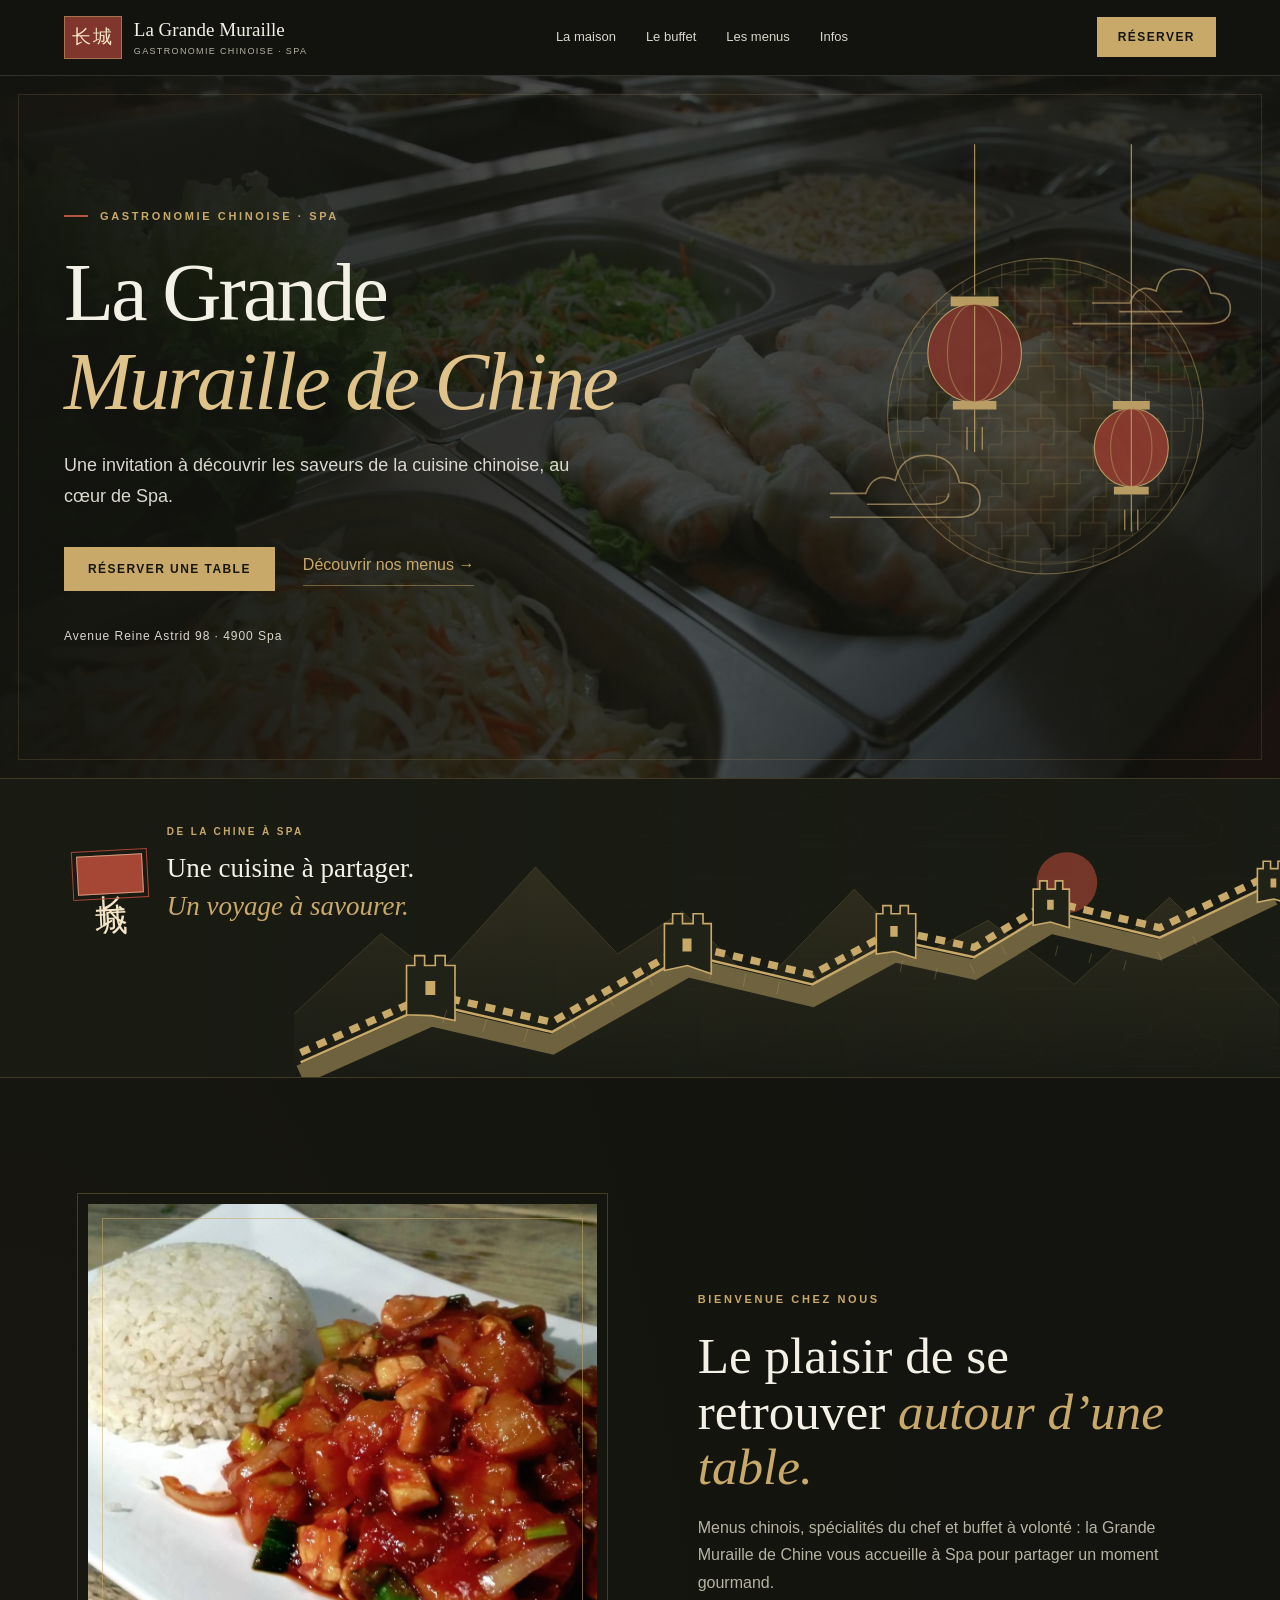
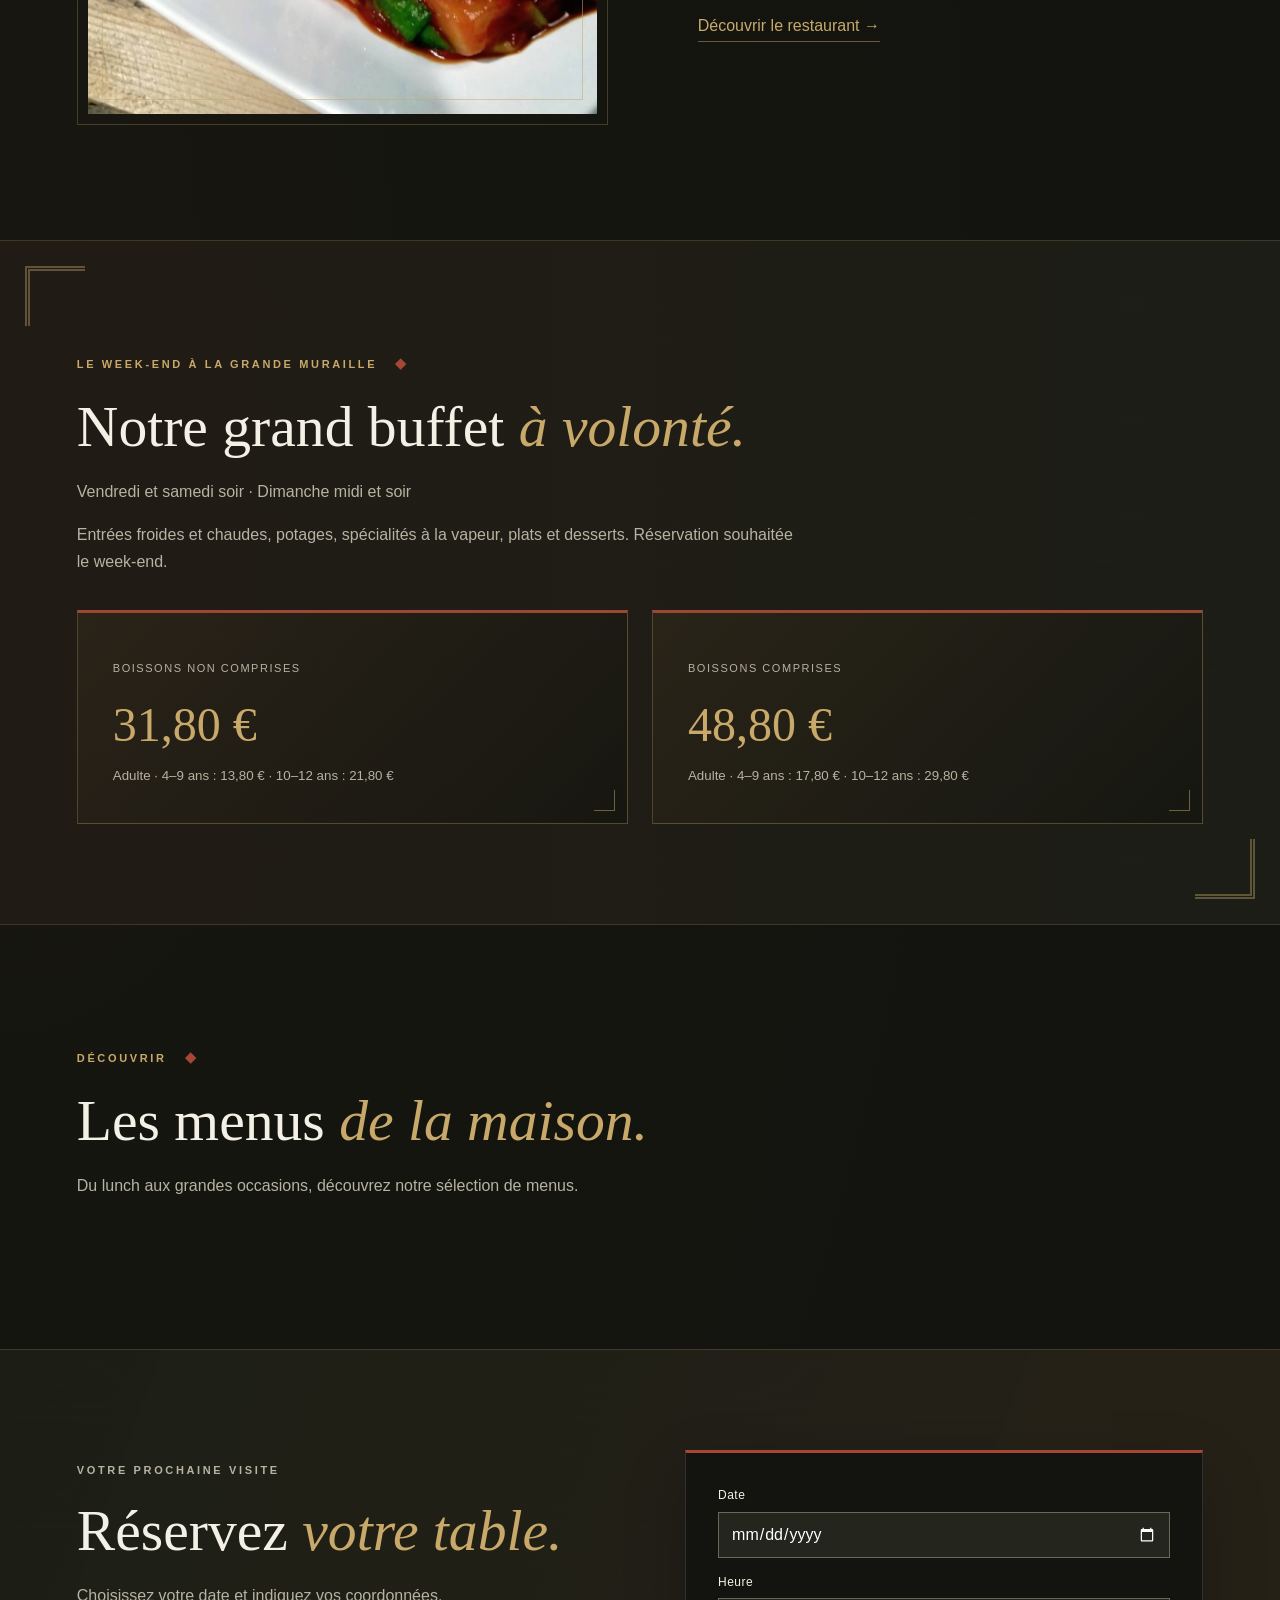
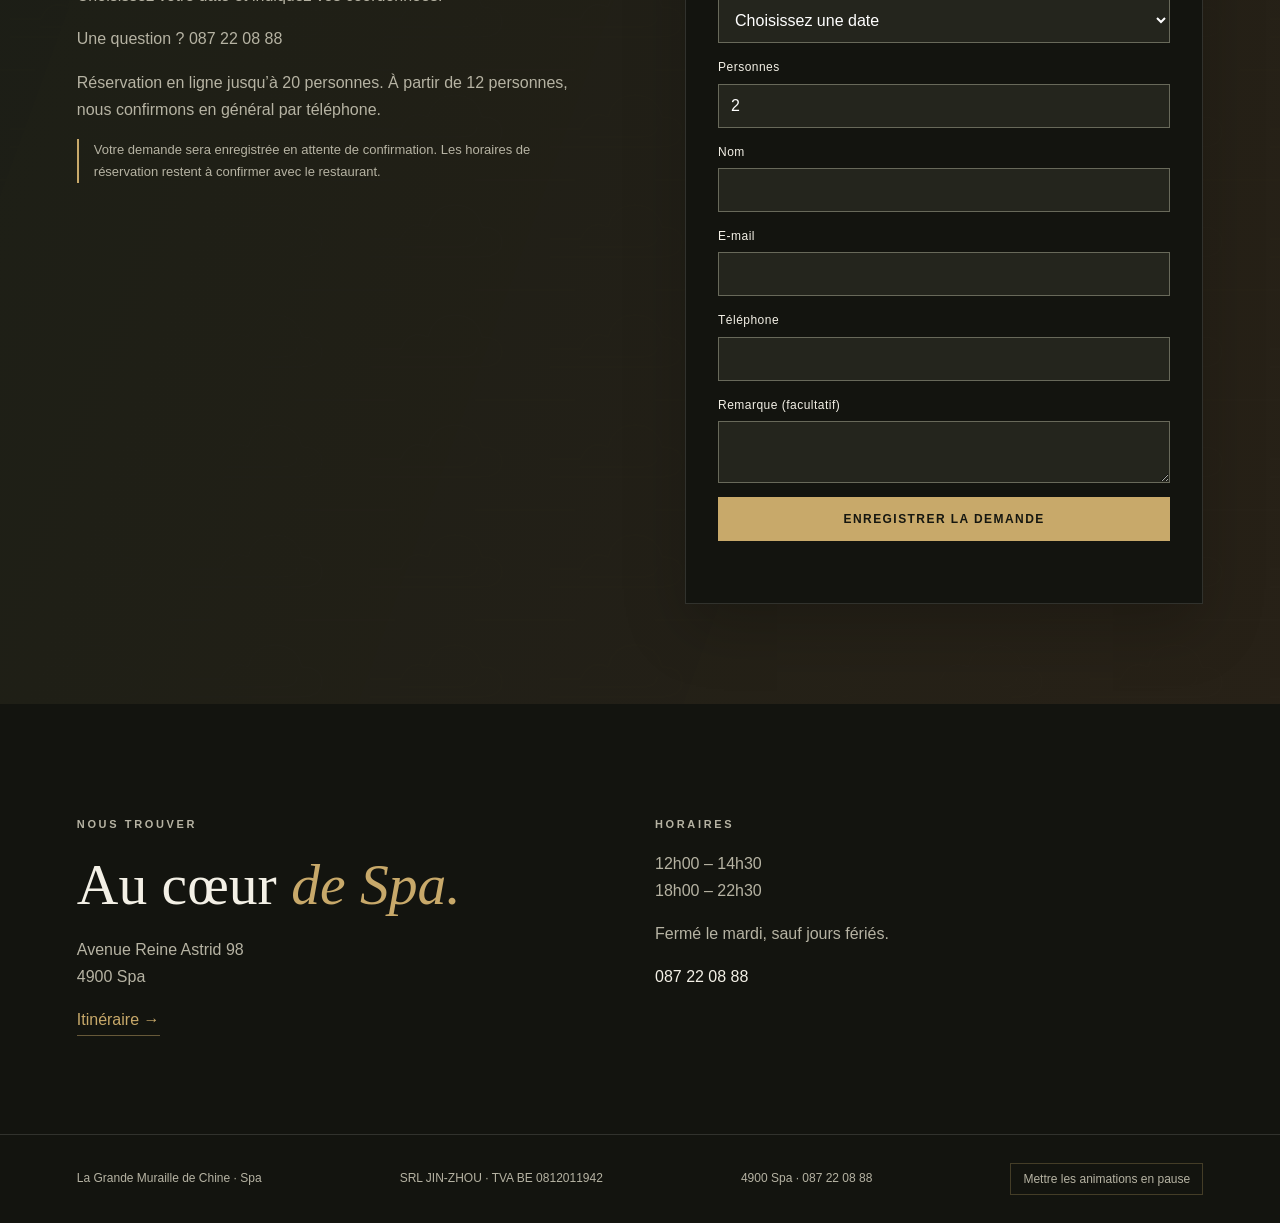
==== index.html @ 117e611c "Add the Grande Muraille Spa reservation site at the repository root. Co-authored-by: wokdasie-dot <w" ====
<!doctype html><html lang="fr"><head><meta charset="utf-8"><meta name="viewport" content="width=device-width,initial-scale=1"><meta name="robots" content="noindex,nofollow"><title>La Grande Muraille de Chine · Spa</title><link rel="stylesheet" href="/style.css"></head><body>
<header class="nav"><a class="brand" href="#accueil"><span class="brand-seal" lang="zh" aria-label="Grande Muraille">长城</span><b>La Grande Muraille <small>GASTRONOMIE CHINOISE · SPA</small></b></a><nav><a href="#maison">La maison</a><a href="#buffet">Le buffet</a><a href="#carte">Les menus</a><a href="#infos">Infos</a></nav><a class="btn small" href="#reservation">Réserver</a></header>
<main><section class="hero" id="accueil"><div class="asian-art" aria-hidden="true">
  <svg viewBox="0 0 400 520" xmlns="http://www.w3.org/2000/svg">
    <defs><pattern id="lattice" width="48" height="48" patternUnits="userSpaceOnUse"><path d="M0 24h12V12h24v24H24v12M48 24H36M24 0v12M0 0h48v48H0Z" fill="none" stroke="#c8a96a" stroke-width="1"/></pattern><radialGradient id="moon-glow"><stop stop-color="#d3b572" stop-opacity=".18"/><stop offset="1" stop-color="#d3b572" stop-opacity="0"/></radialGradient></defs>
    <circle cx="220" cy="250" r="178" fill="url(#moon-glow)"/>
    <circle cx="220" cy="250" r="145" fill="url(#lattice)" opacity=".22"/>
    <circle cx="220" cy="250" r="145" fill="none" stroke="#c8a96a" stroke-opacity=".5"/>
    <circle cx="220" cy="250" r="136" fill="none" stroke="#c8a96a" stroke-opacity=".25"/>
    <g class="cloud-drift" stroke="#d5b77d" fill="none" stroke-width="1.5" opacity=".65"><path d="M22 343h116q22 0 22-16t-19-16q-5-25-30-25-24 0-29 23-20-9-27 12H22m34 10h60q15 0 15-10M245 165h124q21 0 21-14t-18-14q-5-22-26-22-20 0-24 20-18-8-24 11h-35m25 8h58"/></g>
    <g class="lantern lantern-one">
      <path d="M155 0v139" stroke="#c8a96a"/>
      <path d="M133 140h44v9h-44zM135 236h40v8h-40z" fill="#c8a96a"/>
      <ellipse cx="155" cy="192" rx="43" ry="45" fill="#80362c" stroke="#c8a96a"/>
      <ellipse cx="155" cy="192" rx="25" ry="45" fill="none" stroke="#c8a96a" stroke-opacity=".55"/>
      <path d="M155 149v87m0 8v39m-7-23v21m14-21v21" stroke="#c8a96a"/>
    </g>
    <g class="lantern lantern-two">
      <path d="M299 0v236" stroke="#c8a96a"/>
      <path d="M282 236h34v8h-34zM283 315h32v7h-32z" fill="#c8a96a"/>
      <ellipse cx="299" cy="279" rx="34" ry="36" fill="#923e30" stroke="#c8a96a"/>
      <ellipse cx="299" cy="279" rx="19" ry="36" fill="none" stroke="#c8a96a" stroke-opacity=".55"/>
      <path d="M299 243v72m0 7v34m-6-20v19m12-19v19" stroke="#c8a96a"/>
    </g>
  </svg>
</div>
<div class="hero-content"><p class="kicker">GASTRONOMIE CHINOISE · SPA</p><h1>La Grande<br><em>Muraille de Chine</em></h1><p>Une invitation à découvrir les saveurs de la cuisine chinoise, au cœur de Spa.</p><div class="actions"><a class="btn" href="#reservation">Réserver une table</a><a class="link" href="#carte">Découvrir nos menus →</a></div><p class="hero-note">Avenue Reine Astrid 98 · 4900 Spa</p></div></section>
<section class="wall-signature" aria-label="La Grande Muraille, notre inspiration">
  <div class="wall-heading"><span class="chinese-seal" lang="zh" aria-label="Grande Muraille">长城</span><div><p class="kicker">DE LA CHINE À SPA</p><p class="wall-motto">Une cuisine à partager.<br><em>Un voyage à savourer.</em></p></div></div>
  <svg class="great-wall" viewBox="0 0 1200 300" xmlns="http://www.w3.org/2000/svg" role="img" aria-label="Illustration dorée de la Grande Muraille de Chine serpentant entre les montagnes">
    <defs><linearGradient id="mountainFade" x1="0" y1="0" x2="0" y2="1"><stop stop-color="#c8a96a" stop-opacity=".13"/><stop offset="1" stop-color="#c8a96a" stop-opacity="0"/></linearGradient></defs>
    <circle cx="941" cy="64" r="37" fill="#a64635" opacity=".65"/>
    <path d="M0 224 106 126 173 178 294 45 394 151 473 99 566 192 682 72 763 154 845 110 950 188 1066 82 1200 214V300H0Z" fill="url(#mountainFade)"/>
    <path d="m0 224 106-98 67 52L294 45l100 106 79-52 93 93L682 72l81 82 82-44 105 78 116-106 134 132" fill="none" stroke="#c8a96a" stroke-opacity=".22"/>
    <path d="M8 298 167 227 314 261 479 167 631 203 731 149 828 170 921 114 1054 146 1192 80" fill="none" stroke="#6f623e" stroke-width="24"/>
    <path d="M8 283 167 212 314 246 479 152 631 188 731 134 828 155 921 99 1054 131 1192 65" fill="none" stroke="#c8a96a" stroke-width="3"/>
    <path d="M8 271 167 200 314 234 479 140 631 176 731 122 828 143 921 87 1054 119 1192 53" fill="none" stroke="#c8a96a" stroke-width="9" stroke-dasharray="12 10"/>
    <g fill="#202117" stroke="#c8a96a" stroke-width="2">
      <path d="M137 225v-60h10v-12h12v12h13v-12h12v12h12v67l-29-6Z"/><path d="M451 171v-57h10v-12h12v12h13v-12h12v12h10v61l-29-10Z"/>
      <path d="M709 151v-49h8V92h10v10h11V92h10v10h9v54l-26-8Z"/><path d="M900 116V72h8V62h9v10h10V62h9v10h8v47l-23-7Z"/>
      <path d="M1173 88V47h7v-9h9v9h9v-9h9v9h8v44l-22-7Z"/>
    </g>
    <g fill="#c8a96a"><path d="M160 184h12v17h-12zM473 132h11v16h-11zM726 117h9v13h-9zM917 85h8v12h-8zM1189 59h7v11h-7z"/></g>
    <g stroke="#c8a96a" stroke-opacity=".35"><path d="m181 235 5-16m44 27 5-16m45 28 5-16m57-1-7-14m54-12-7-14m55-12-7-14m79-9-3 16m44-7-3 16m44-7-3 16m50-13-6-14m52-10-6-14m63 10-3 14m45-5-3 14m49-7-6-12m44-11-6-12m69 1-3 12m44-3-3 12m45-3-3 12m47-11-5-11m47-9-5-11"/></g>
  </svg>
</section>
<section class="story wrap" id="maison"><div class="story-img"><img src="/bord-babi-pangang-2000x1125.jpg" alt="Plat chinois" loading="lazy"></div><div><p class="kicker">BIENVENUE CHEZ NOUS</p><h2>Le plaisir de se retrouver <em>autour d’une table.</em></h2><p>Menus chinois, spécialités du chef et buffet à volonté : la Grande Muraille de Chine vous accueille à Spa pour partager un moment gourmand.</p><a class="link" href="#buffet">Découvrir le restaurant →</a></div></section>
<section id="buffet" class="buffet"><div class="wrap"><p class="kicker">LE WEEK-END À LA GRANDE MURAILLE</p><h2>Notre grand buffet <em>à volonté.</em></h2><p>Vendredi et samedi soir · Dimanche midi et soir</p><p>Entrées froides et chaudes, potages, spécialités à la vapeur, plats et desserts. Réservation souhaitée le week-end.</p><div class="prices"><article><p>BOISSONS NON COMPRISES</p><strong>31,80 €</strong><small>Adulte · 4–9 ans : 13,80 € · 10–12 ans : 21,80 €</small></article><article><p>BOISSONS COMPRISES</p><strong>48,80 €</strong><small>Adulte · 4–9 ans : 17,80 € · 10–12 ans : 29,80 €</small></article></div></div></section>
<section class="wrap menus" id="carte"><p class="kicker">DÉCOUVRIR</p><h2>Les menus <em>de la maison.</em></h2><p>Du lunch aux grandes occasions, découvrez notre sélection de menus.</p><div id="menus" class="menu-grid"></div></section>
<section class="reservation" id="reservation"><div class="wrap reservation-grid"><div><p class="kicker">VOTRE PROCHAINE VISITE</p><h2>Réservez <em>votre table.</em></h2><p>Choisissez votre date et indiquez vos coordonnées.</p><p>Une question ? <a href="tel:+3287220888">087 22 08 88</a></p><p>Réservation en ligne jusqu’à 20 personnes. À partir de 12 personnes, nous confirmons en général par téléphone.</p><p class="notice">Votre demande sera enregistrée en attente de confirmation. Les horaires de réservation restent à confirmer avec le restaurant.</p></div><form id="booking"><label>Date<input name="date" type="date" required></label><label>Heure<select name="time" required><option value="">Choisissez une date</option></select></label><label>Personnes<input name="guests" type="number" min="1" max="20" value="2" required></label><label>Nom<input name="name" maxlength="100" required autocomplete="name"></label><label>E-mail<input name="email" type="email" maxlength="200" required autocomplete="email"></label><label>Téléphone<input name="phone" type="tel" maxlength="30" required autocomplete="tel"></label><label>Remarque (facultatif)<textarea name="note" maxlength="1000" rows="2"></textarea></label><label aria-hidden="true" style="position:absolute;left:-10000px;top:auto;width:1px;height:1px;overflow:hidden">Ne pas remplir<input name="website" type="text" tabindex="-1" autocomplete="off"></label><button class="btn" type="submit">Enregistrer la demande</button><p id="result" role="status"></p></form></div></section>
<section class="wrap infos" id="infos"><div><p class="kicker">NOUS TROUVER</p><h2>Au cœur <em>de Spa.</em></h2><p>Avenue Reine Astrid 98<br>4900 Spa</p><a class="link" target="_blank" rel="noopener" href="https://www.google.com/maps/search/?api=1&query=Avenue+Reine+Astrid+98+4900+Spa">Itinéraire →</a></div><div><p class="kicker">HORAIRES</p><p>12h00 – 14h30<br>18h00 – 22h30</p><p>Fermé le mardi, sauf jours fériés.</p><a href="tel:+3287220888">087 22 08 88</a></div></section></main><footer><span>La Grande Muraille de Chine · Spa</span><span>SRL JIN-ZHOU · TVA BE 0812011942</span><span>4900 Spa · 087 22 08 88</span><button type="button" id="motion-toggle" aria-pressed="false" hidden>Mettre les animations en pause</button></footer><script src="/app.js"></script></body></html>
---- style.css ----
:root{color-scheme:dark;--bg:#13140f;--surface:#1c1e16;--ink:#f3f0e6;--muted:#b6b3a3;--gold:#c8a96a}*{box-sizing:border-box}html{scroll-behavior:smooth}body{margin:0;background:var(--bg);color:var(--ink);font-family:Arial,sans-serif;line-height:1.7}a{color:inherit;text-decoration:none}a:hover{color:var(--gold)}.testbar{background:#7f4927;text-align:center;font-size:12px;padding:6px;color:#fff}.nav{position:sticky;z-index:5;top:0;display:flex;align-items:center;justify-content:space-between;padding:16px 5%;background:rgba(19,20,15,.96);border-bottom:1px solid #ffffff20}.brand{display:flex;align-items:center;gap:12px;line-height:1.2}.brand span{border:1px solid var(--gold);color:var(--gold);padding:6px 11px;font-size:23px}.brand b{font:19px Georgia,serif}.brand small{display:block;font:9px Arial;letter-spacing:.15em;color:var(--muted);margin-top:5px}.nav nav{display:flex;gap:30px;font-size:13px;color:#d9d6cb}.btn{display:inline-block;background:var(--gold);color:#161710;border:1px solid var(--gold);padding:14px 23px;font:600 12px Arial;text-transform:uppercase;letter-spacing:.12em;cursor:pointer}.btn:hover{background:#e1c68a;color:#13140f}.btn.small{padding:12px 20px}.hero{min-height:680px;height:78vh;display:flex;align-items:center;background:linear-gradient(90deg,rgba(19,20,15,.96),rgba(19,20,15,.62) 55%,rgba(19,20,15,.3)),url('/dsc-0140-copier-1344x900.jpg') center/cover}.hero-content{width:min(1200px,90%);margin:auto}.kicker{font-size:11px;letter-spacing:.24em;color:var(--gold);font-weight:bold}.hero h1,h2{font-family:Georgia,serif;font-weight:400;line-height:1.08}.hero h1{font-size:clamp(48px,7vw,94px);margin:24px 0}.hero h1 em,h2 em{font-weight:400;color:var(--gold)}.hero-content>p:not(.kicker){max-width:560px;color:#dad7cd;font-size:18px}.actions{display:flex;align-items:center;gap:28px;margin:35px 0}.link{color:var(--gold);border-bottom:1px solid #c8a96a77;padding-bottom:7px}.hero-note{font-size:12px!important;letter-spacing:.08em}.wrap{width:min(1180px,88%);margin:auto}.story{display:grid;grid-template-columns:1.05fr 1fr;gap:9%;align-items:center;padding:115px 0}.story-img img{width:100%;height:510px;object-fit:cover}.story h2,h2{font-size:clamp(36px,4.5vw,62px);margin:20px 0}.story p:not(.kicker),.buffet p:not(.kicker),.menus>p:not(.kicker),.reservation p,.infos p{color:var(--muted)}.buffet{background:var(--surface);padding:100px 0}.buffet .wrap>p{max-width:720px}.prices{display:grid;grid-template-columns:1fr 1fr;gap:16px;margin-top:35px}.prices article{padding:25px;border:1px solid #ffffff26}.prices article p{font-size:11px;letter-spacing:.14em}.prices strong{display:block;color:var(--gold);font:36px Georgia}.prices small{color:var(--muted)}.menus{padding:110px 0}.menu-grid{display:grid;grid-template-columns:1fr 1fr;gap:0 40px;margin-top:40px}.menu-item{border-top:1px solid #ffffff26;padding:22px 0}.menu-item summary{cursor:pointer;display:flex;justify-content:space-between;gap:15px;font:22px Georgia}.menu-item summary span{color:var(--gold);white-space:nowrap}.menu-item p{white-space:pre-line;color:var(--muted);font-size:14px;margin:16px 0}.reservation{background:#202117;padding:100px 0}.reservation-grid{display:grid;grid-template-columns:1fr 1fr;gap:8%}.notice{border-left:2px solid var(--gold);padding-left:15px;font-size:13px}form{display:grid;gap:14px;background:#13140f;padding:32px;border:1px solid #ffffff20}label{font-size:12px;letter-spacing:.04em}input,select,textarea{display:block;width:100%;padding:12px;margin-top:6px;background:#24251d;border:1px solid #68695a;color:white;font:16px Arial}textarea{resize:vertical}#result{margin:0;min-height:1em;color:var(--gold)}.infos{display:grid;grid-template-columns:1fr 1fr;gap:30px;padding:100px 0}footer{border-top:1px solid #ffffff20;padding:28px 6%;display:flex;justify-content:space-between;color:var(--muted);font-size:12px}@media(max-width:700px){.nav nav{display:none}.brand b{font-size:16px}.hero{min-height:600px}.story,.reservation-grid,.infos,.menu-grid,.prices{grid-template-columns:1fr}.story{padding:70px 0;gap:30px}.story-img img{height:300px}.buffet,.menus,.reservation,.infos{padding:70px 0}.reservation-grid{gap:30px}footer{gap:15px;flex-direction:column}}
/* Signature asiatique : sceau vermillon, paysage et Grande Muraille. */
:root{--vermilion:#a64635}.brand .brand-seal{background:#80362c;border-color:#c8a96a88;color:#f3e4c2;font-family:'Microsoft YaHei','Noto Serif CJK SC',serif;font-size:19px;letter-spacing:.1em;padding:9px 7px}.wall-signature{position:relative;min-height:300px;overflow:hidden;background:#191b13;border-top:1px solid #c8a96a38;border-bottom:1px solid #c8a96a38}.wall-heading{position:relative;z-index:1;display:flex;align-items:center;gap:24px;width:min(1180px,88%);margin:44px auto 150px;pointer-events:none}.chinese-seal{writing-mode:vertical-rl;background:var(--vermilion);color:#f5e5c8;border:1px solid #cf997d;outline:1px solid #a64635;outline-offset:4px;font:32px 'Microsoft YaHei',serif;letter-spacing:9px;padding:13px 10px 6px;transform:rotate(-3deg)}.wall-heading .kicker{font-size:10px;margin:0 0 10px}.wall-motto{margin:0;font:27px/1.4 Georgia,serif}.wall-motto em{color:var(--gold)}.great-wall{position:absolute;right:0;bottom:0;width:min(100%,1200px);height:auto;pointer-events:none}.buffet{position:relative;background:radial-gradient(ellipse at right top,#a6463512,transparent 60%),var(--surface)}.buffet:before,.buffet:after{content:'';position:absolute;width:55px;height:55px;pointer-events:none;border-color:#c8a96a65;border-style:double}.buffet:before{left:25px;top:25px;border-width:5px 0 0 5px}.buffet:after{right:25px;bottom:25px;border-width:0 5px 5px 0}.prices article{border-top:2px solid #a64635}.story-img{position:relative}.story-img:after{content:'';position:absolute;inset:14px;border:1px solid #c8a96a88;pointer-events:none}.hero .kicker:before{content:'';display:inline-block;width:24px;height:2px;background:#b45442;margin:0 12px 3px 0}section[id]{scroll-margin-top:100px}@media(min-width:1000px){.great-wall{width:77%}.wall-heading{margin-bottom:105px}}@media(max-width:700px){.wall-signature{min-height:290px}.wall-heading{margin-top:35px;margin-bottom:145px;gap:20px}.wall-motto{font-size:23px}.great-wall{width:900px;max-width:none;right:-210px}.chinese-seal{font-size:26px}.buffet:before{left:14px;top:14px}.buffet:after{right:14px;bottom:14px}.brand .brand-seal{font-size:16px;padding:9px 5px}}
/* Direction artistique : lanternes, treillis chinois et nuages stylisés. */
:root{--cloud-pattern:url("data:image/svg+xml,%3Csvg xmlns='http://www.w3.org/2000/svg' width='180' height='110' viewBox='0 0 180 110'%3E%3Cg fill='none' stroke='%23c8a96a' stroke-opacity='.085'%3E%3Cpath d='M10 67h110q22 0 22-15t-20-15q-5-22-27-22-22 0-27 22-19-8-27 12H10m30 8h61q16 0 16-10M115 100h65M0 100h35'/%3E%3C/g%3E%3C/svg%3E")}
body{background-image:radial-gradient(ellipse at 0 42%,#54352512,transparent 55%)}.nav{backdrop-filter:blur(14px)}.hero{position:relative;isolation:isolate;overflow:hidden;background:linear-gradient(90deg,#13140ff2 0%,#13140fb8 52%,#13140fd4 100%),url('/dsc-0140-copier-1344x900.jpg') center/cover}.hero:after{content:'';position:absolute;inset:18px;border:1px solid #c8a96a28;z-index:-1;pointer-events:none}.hero-content{position:relative;z-index:1}.hero h1{font-size:clamp(46px,6.4vw,88px);letter-spacing:-.035em;max-width:780px}.hero h1 em{color:#e0c38a}.hero-content>p:not(.kicker){max-width:550px}.asian-art{position:absolute;right:3%;top:0;width:34%;max-width:470px;height:100%;z-index:0;pointer-events:none;opacity:.9}.asian-art svg{width:100%;height:100%;overflow:visible}.lantern{transform-box:view-box;transform-origin:155px 0}.lantern-two{transform-origin:299px 0}.wall-signature{background-image:linear-gradient(90deg,#191b13 15%,#191b13b3),var(--cloud-pattern)}.story{gap:8%}.story-img{padding:10px;border:1px solid #c8a96a45}.story-img img{display:block}.story-img:after{inset:24px}.story h2{font-size:clamp(34px,4vw,56px)}.buffet{background-image:linear-gradient(90deg,#211b15f5,#1c1e16eb),var(--cloud-pattern);border-top:1px solid #c8a96a30;border-bottom:1px solid #c8a96a30}.buffet .wrap>.kicker:after,.menus>.kicker:after{content:' ◆ ';display:inline-block;margin-left:18px;color:#a64635;font-size:14px}.prices{gap:24px}.prices article{position:relative;background:linear-gradient(135deg,#342b1c88,#13140faa);padding:35px;border:1px solid #c8a96a50;border-top:3px solid #9c4636}.prices article:after{content:'';position:absolute;right:12px;bottom:12px;width:20px;height:20px;border-right:1px solid #c8a96a80;border-bottom:1px solid #c8a96a80}.prices strong{font-size:48px;line-height:1.5}.menus .menu-item{padding:25px 10px}.menu-item summary{font-size:21px;line-height:1.4;align-items:baseline}.menu-item summary b{font-weight:400}.menu-item summary:before{content:'+';color:var(--gold);font:20px Georgia}.menu-item[open] summary:before{content:'−'}.menu-item summary b{flex:1}.menu-item[open]{background:#c8a96a08}.reservation{background-image:linear-gradient(110deg,#1c1e16f5,#282117e6),var(--cloud-pattern);border-top:1px solid #c8a96a30}.reservation form{border-top:3px solid var(--vermilion);box-shadow:0 24px 60px #0003}.btn{transition:background .25s,box-shadow .25s,transform .25s}.btn:hover{transform:translateY(-2px);box-shadow:0 8px 25px #c8a96a20}.btn:disabled{transform:none;opacity:.6;cursor:wait}a:focus-visible,button:focus-visible,summary:focus-visible{outline:2px solid #e0c38a;outline-offset:5px}input:focus,select:focus,textarea:focus{outline:1px solid var(--gold);border-color:var(--gold)}#motion-toggle{color:var(--muted);font:12px Arial;background:none;border:1px solid #c8a96a45;padding:8px 12px;cursor:pointer}footer{align-items:center;gap:20px;flex-wrap:wrap}section[id]{scroll-margin-top:110px}
@media(prefers-reduced-motion:no-preference){html:not([data-motion='off']) .lantern-one{animation:lantern-sway 7s ease-in-out infinite alternate}html:not([data-motion='off']) .lantern-two{animation:lantern-sway 9s ease-in-out -3s infinite alternate-reverse}html:not([data-motion='off']) .cloud-drift{animation:cloud-drift 12s ease-in-out infinite alternate}html:not([data-motion='off']) .hero-content{animation:soft-arrival 1.1s ease-out both}html:not([data-motion='off']) .reveal-enter{animation:soft-arrival .8s cubic-bezier(.2,.6,.2,1) both}}
@keyframes lantern-sway{from{transform:rotate(-2deg)}to{transform:rotate(2deg)}}@keyframes cloud-drift{from{transform:translateX(-6px);opacity:.45}to{transform:translateX(6px);opacity:.75}}@keyframes soft-arrival{from{opacity:.2;transform:translateY(18px)}to{opacity:1;transform:translateY(0)}}
html[data-motion='off']{scroll-behavior:auto}html[data-motion='off'] *,html[data-motion='off'] *:before,html[data-motion='off'] *:after{animation:none!important;transition:none!important}@media(prefers-reduced-motion:reduce){html{scroll-behavior:auto}*,*:before,*:after{animation:none!important;transition:none!important}}
@media(max-width:1000px){.asian-art{right:-8%;width:42%;opacity:.45}.hero h1{max-width:680px}.nav nav{gap:16px}}@media(max-width:700px){.asian-art{right:-20%;width:70%;opacity:.3;top:-40px}.hero{min-height:650px;height:auto;padding:80px 0}.hero-content{width:86%}.hero h1{font-size:clamp(42px,10vw,65px)}.hero-content>p:not(.kicker){font-size:16px}.hero:after{inset:12px}.actions{align-items:flex-start;gap:22px;flex-direction:column}.prices article{padding:26px}.prices strong{font-size:40px}.menu-item summary{font-size:19px}.brand small{font-size:8px}.nav{padding:13px 4%;gap:10px}.btn.small{padding:12px}.testbar{font-size:10px;padding:6px 12px}.wall-heading{z-index:2}.story-img{padding:7px}.reservation form{padding:24px}}
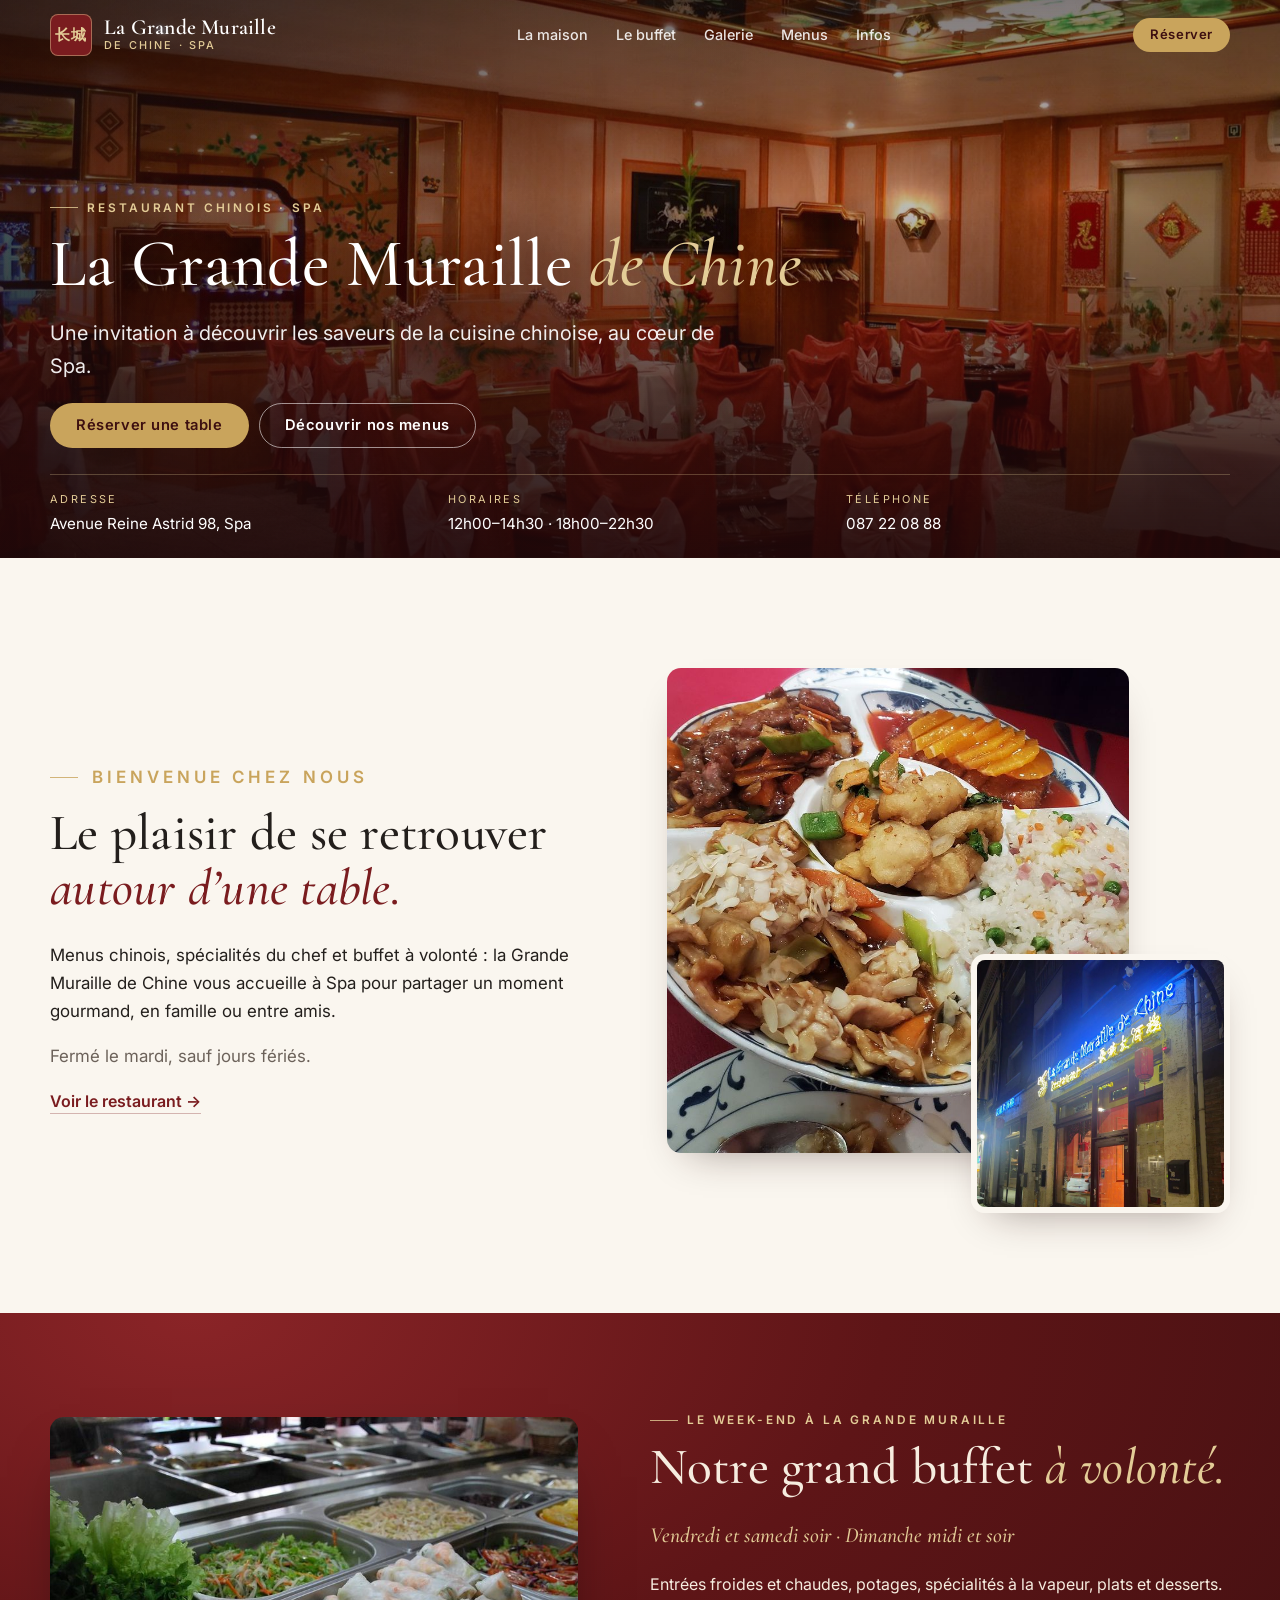
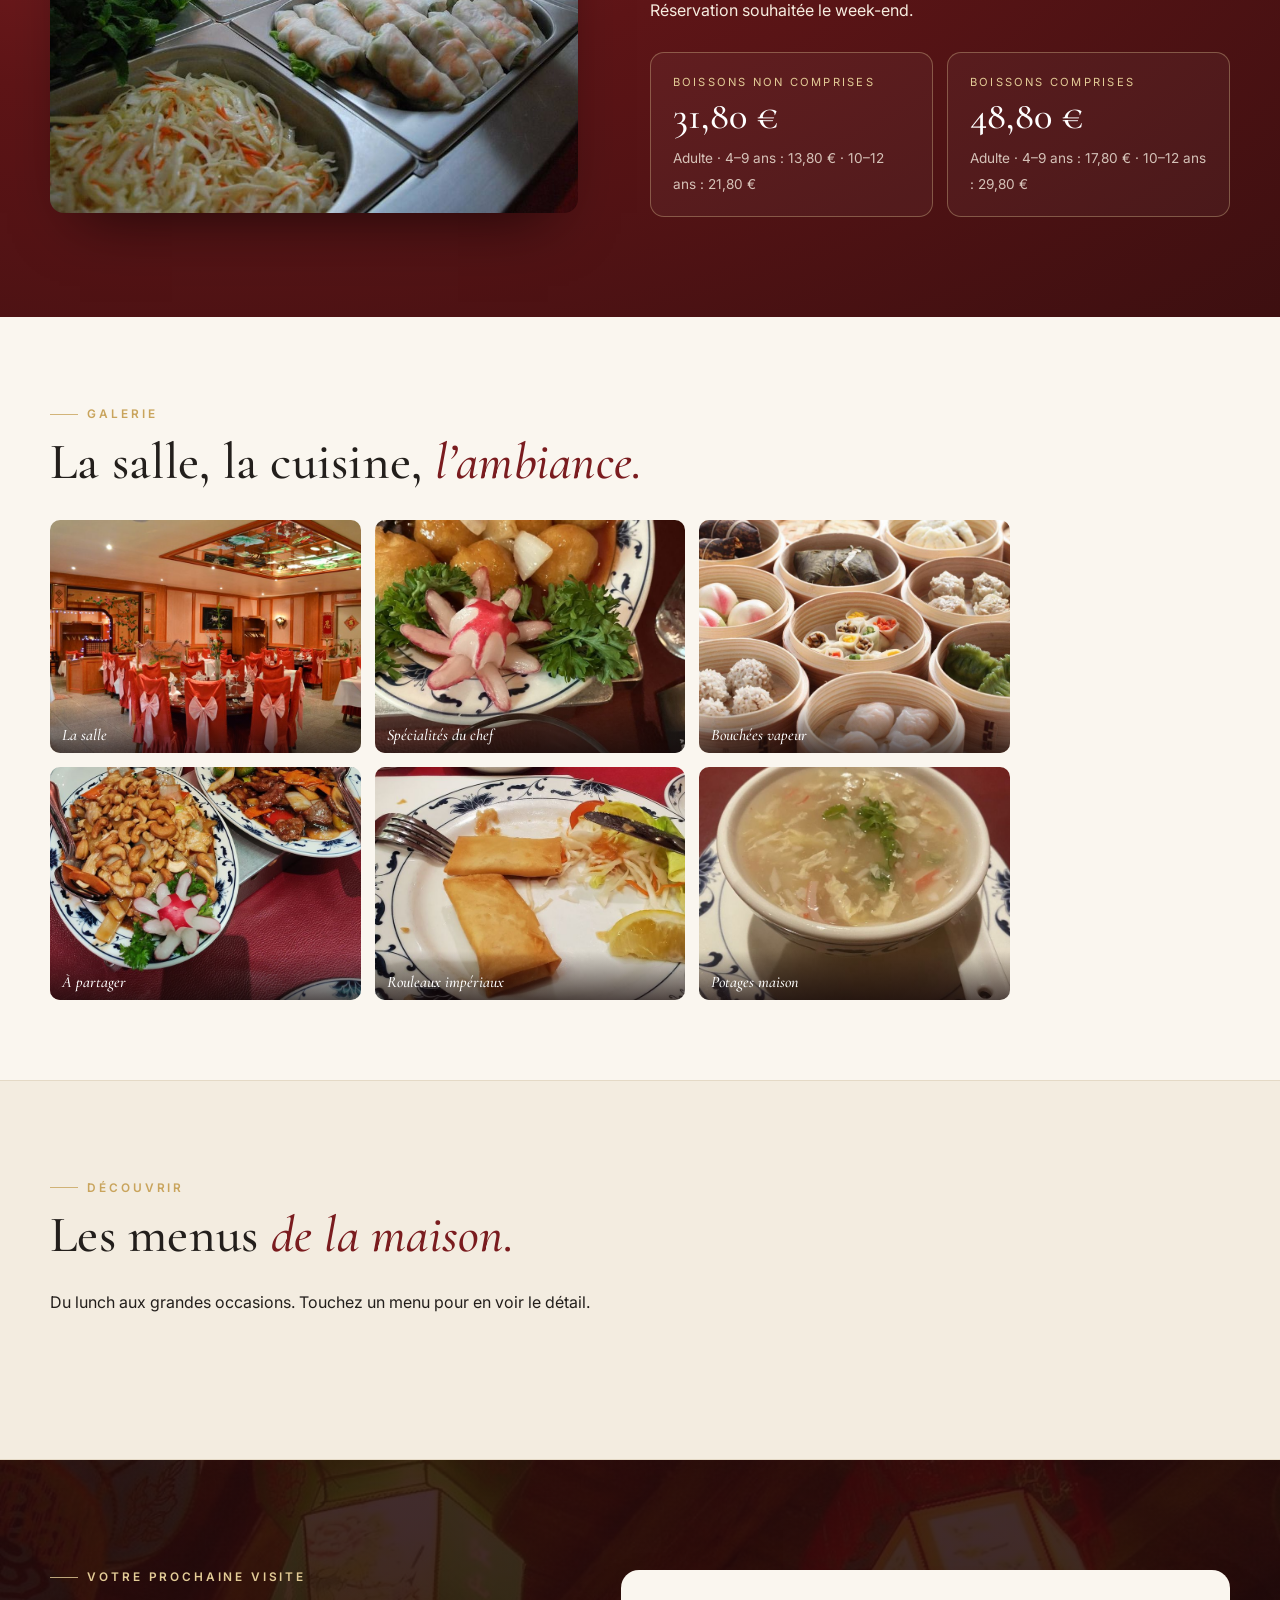
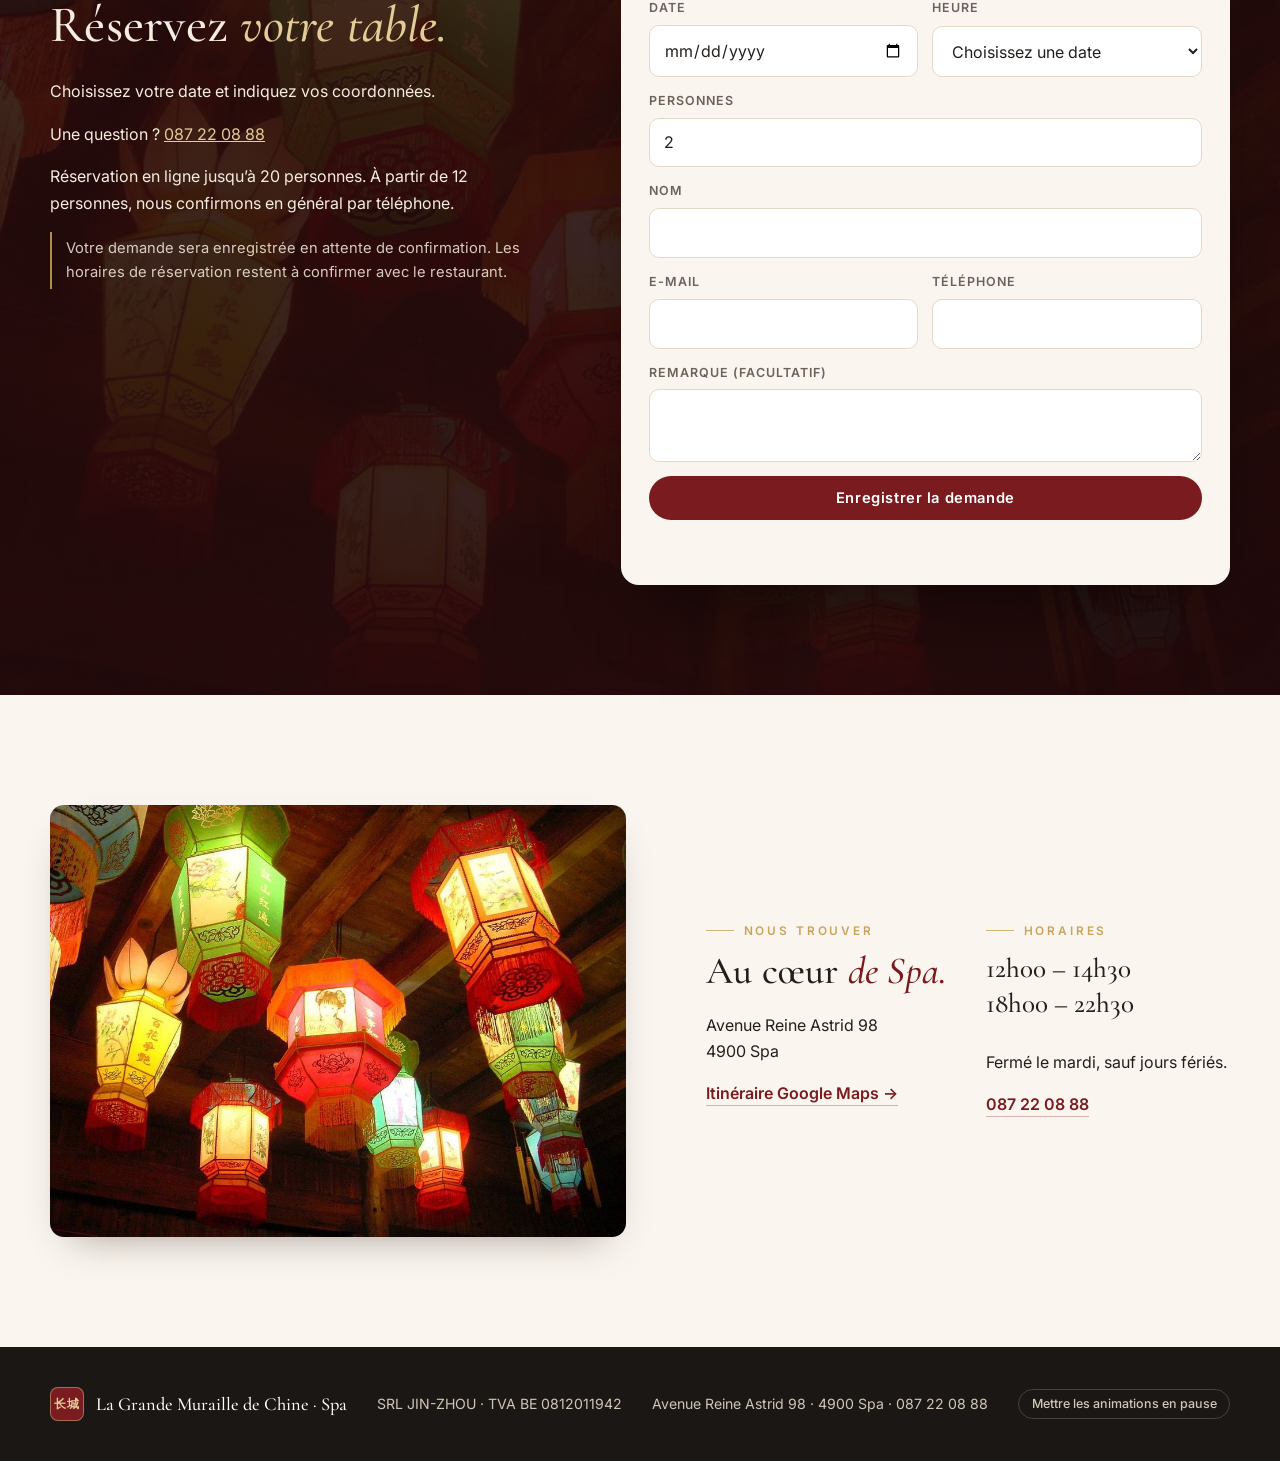
==== commit 6c454ef8: "Nouveau design + redirection https Co-authored-by: wokdasie-dot <wokdasie-dot@users.noreply.github.c" ====
--- a/index.html
+++ b/index.html
@@ -1,53 +1,162 @@
-<!doctype html><html lang="fr"><head><meta charset="utf-8"><meta name="viewport" content="width=device-width,initial-scale=1"><meta name="robots" content="noindex,nofollow"><title>La Grande Muraille de Chine · Spa</title><link rel="stylesheet" href="/style.css"></head><body>
-<header class="nav"><a class="brand" href="#accueil"><span class="brand-seal" lang="zh" aria-label="Grande Muraille">长城</span><b>La Grande Muraille <small>GASTRONOMIE CHINOISE · SPA</small></b></a><nav><a href="#maison">La maison</a><a href="#buffet">Le buffet</a><a href="#carte">Les menus</a><a href="#infos">Infos</a></nav><a class="btn small" href="#reservation">Réserver</a></header>
-<main><section class="hero" id="accueil"><div class="asian-art" aria-hidden="true">
-  <svg viewBox="0 0 400 520" xmlns="http://www.w3.org/2000/svg">
-    <defs><pattern id="lattice" width="48" height="48" patternUnits="userSpaceOnUse"><path d="M0 24h12V12h24v24H24v12M48 24H36M24 0v12M0 0h48v48H0Z" fill="none" stroke="#c8a96a" stroke-width="1"/></pattern><radialGradient id="moon-glow"><stop stop-color="#d3b572" stop-opacity=".18"/><stop offset="1" stop-color="#d3b572" stop-opacity="0"/></radialGradient></defs>
-    <circle cx="220" cy="250" r="178" fill="url(#moon-glow)"/>
-    <circle cx="220" cy="250" r="145" fill="url(#lattice)" opacity=".22"/>
-    <circle cx="220" cy="250" r="145" fill="none" stroke="#c8a96a" stroke-opacity=".5"/>
-    <circle cx="220" cy="250" r="136" fill="none" stroke="#c8a96a" stroke-opacity=".25"/>
-    <g class="cloud-drift" stroke="#d5b77d" fill="none" stroke-width="1.5" opacity=".65"><path d="M22 343h116q22 0 22-16t-19-16q-5-25-30-25-24 0-29 23-20-9-27 12H22m34 10h60q15 0 15-10M245 165h124q21 0 21-14t-18-14q-5-22-26-22-20 0-24 20-18-8-24 11h-35m25 8h58"/></g>
-    <g class="lantern lantern-one">
-      <path d="M155 0v139" stroke="#c8a96a"/>
-      <path d="M133 140h44v9h-44zM135 236h40v8h-40z" fill="#c8a96a"/>
-      <ellipse cx="155" cy="192" rx="43" ry="45" fill="#80362c" stroke="#c8a96a"/>
-      <ellipse cx="155" cy="192" rx="25" ry="45" fill="none" stroke="#c8a96a" stroke-opacity=".55"/>
-      <path d="M155 149v87m0 8v39m-7-23v21m14-21v21" stroke="#c8a96a"/>
-    </g>
-    <g class="lantern lantern-two">
-      <path d="M299 0v236" stroke="#c8a96a"/>
-      <path d="M282 236h34v8h-34zM283 315h32v7h-32z" fill="#c8a96a"/>
-      <ellipse cx="299" cy="279" rx="34" ry="36" fill="#923e30" stroke="#c8a96a"/>
-      <ellipse cx="299" cy="279" rx="19" ry="36" fill="none" stroke="#c8a96a" stroke-opacity=".55"/>
-      <path d="M299 243v72m0 7v34m-6-20v19m12-19v19" stroke="#c8a96a"/>
-    </g>
-  </svg>
-</div>
-<div class="hero-content"><p class="kicker">GASTRONOMIE CHINOISE · SPA</p><h1>La Grande<br><em>Muraille de Chine</em></h1><p>Une invitation à découvrir les saveurs de la cuisine chinoise, au cœur de Spa.</p><div class="actions"><a class="btn" href="#reservation">Réserver une table</a><a class="link" href="#carte">Découvrir nos menus →</a></div><p class="hero-note">Avenue Reine Astrid 98 · 4900 Spa</p></div></section>
-<section class="wall-signature" aria-label="La Grande Muraille, notre inspiration">
-  <div class="wall-heading"><span class="chinese-seal" lang="zh" aria-label="Grande Muraille">长城</span><div><p class="kicker">DE LA CHINE À SPA</p><p class="wall-motto">Une cuisine à partager.<br><em>Un voyage à savourer.</em></p></div></div>
-  <svg class="great-wall" viewBox="0 0 1200 300" xmlns="http://www.w3.org/2000/svg" role="img" aria-label="Illustration dorée de la Grande Muraille de Chine serpentant entre les montagnes">
-    <defs><linearGradient id="mountainFade" x1="0" y1="0" x2="0" y2="1"><stop stop-color="#c8a96a" stop-opacity=".13"/><stop offset="1" stop-color="#c8a96a" stop-opacity="0"/></linearGradient></defs>
-    <circle cx="941" cy="64" r="37" fill="#a64635" opacity=".65"/>
-    <path d="M0 224 106 126 173 178 294 45 394 151 473 99 566 192 682 72 763 154 845 110 950 188 1066 82 1200 214V300H0Z" fill="url(#mountainFade)"/>
-    <path d="m0 224 106-98 67 52L294 45l100 106 79-52 93 93L682 72l81 82 82-44 105 78 116-106 134 132" fill="none" stroke="#c8a96a" stroke-opacity=".22"/>
-    <path d="M8 298 167 227 314 261 479 167 631 203 731 149 828 170 921 114 1054 146 1192 80" fill="none" stroke="#6f623e" stroke-width="24"/>
-    <path d="M8 283 167 212 314 246 479 152 631 188 731 134 828 155 921 99 1054 131 1192 65" fill="none" stroke="#c8a96a" stroke-width="3"/>
-    <path d="M8 271 167 200 314 234 479 140 631 176 731 122 828 143 921 87 1054 119 1192 53" fill="none" stroke="#c8a96a" stroke-width="9" stroke-dasharray="12 10"/>
-    <g fill="#202117" stroke="#c8a96a" stroke-width="2">
-      <path d="M137 225v-60h10v-12h12v12h13v-12h12v12h12v67l-29-6Z"/><path d="M451 171v-57h10v-12h12v12h13v-12h12v12h10v61l-29-10Z"/>
-      <path d="M709 151v-49h8V92h10v10h11V92h10v10h9v54l-26-8Z"/><path d="M900 116V72h8V62h9v10h10V62h9v10h8v47l-23-7Z"/>
-      <path d="M1173 88V47h7v-9h9v9h9v-9h9v9h8v44l-22-7Z"/>
-    </g>
-    <g fill="#c8a96a"><path d="M160 184h12v17h-12zM473 132h11v16h-11zM726 117h9v13h-9zM917 85h8v12h-8zM1189 59h7v11h-7z"/></g>
-    <g stroke="#c8a96a" stroke-opacity=".35"><path d="m181 235 5-16m44 27 5-16m45 28 5-16m57-1-7-14m54-12-7-14m55-12-7-14m79-9-3 16m44-7-3 16m44-7-3 16m50-13-6-14m52-10-6-14m63 10-3 14m45-5-3 14m49-7-6-12m44-11-6-12m69 1-3 12m44-3-3 12m45-3-3 12m47-11-5-11m47-9-5-11"/></g>
-  </svg>
-</section>
-<section class="story wrap" id="maison"><div class="story-img"><img src="/bord-babi-pangang-2000x1125.jpg" alt="Plat chinois" loading="lazy"></div><div><p class="kicker">BIENVENUE CHEZ NOUS</p><h2>Le plaisir de se retrouver <em>autour d’une table.</em></h2><p>Menus chinois, spécialités du chef et buffet à volonté : la Grande Muraille de Chine vous accueille à Spa pour partager un moment gourmand.</p><a class="link" href="#buffet">Découvrir le restaurant →</a></div></section>
-<section id="buffet" class="buffet"><div class="wrap"><p class="kicker">LE WEEK-END À LA GRANDE MURAILLE</p><h2>Notre grand buffet <em>à volonté.</em></h2><p>Vendredi et samedi soir · Dimanche midi et soir</p><p>Entrées froides et chaudes, potages, spécialités à la vapeur, plats et desserts. Réservation souhaitée le week-end.</p><div class="prices"><article><p>BOISSONS NON COMPRISES</p><strong>31,80 €</strong><small>Adulte · 4–9 ans : 13,80 € · 10–12 ans : 21,80 €</small></article><article><p>BOISSONS COMPRISES</p><strong>48,80 €</strong><small>Adulte · 4–9 ans : 17,80 € · 10–12 ans : 29,80 €</small></article></div></div></section>
-<section class="wrap menus" id="carte"><p class="kicker">DÉCOUVRIR</p><h2>Les menus <em>de la maison.</em></h2><p>Du lunch aux grandes occasions, découvrez notre sélection de menus.</p><div id="menus" class="menu-grid"></div></section>
-<section class="reservation" id="reservation"><div class="wrap reservation-grid"><div><p class="kicker">VOTRE PROCHAINE VISITE</p><h2>Réservez <em>votre table.</em></h2><p>Choisissez votre date et indiquez vos coordonnées.</p><p>Une question ? <a href="tel:+3287220888">087 22 08 88</a></p><p>Réservation en ligne jusqu’à 20 personnes. À partir de 12 personnes, nous confirmons en général par téléphone.</p><p class="notice">Votre demande sera enregistrée en attente de confirmation. Les horaires de réservation restent à confirmer avec le restaurant.</p></div><form id="booking"><label>Date<input name="date" type="date" required></label><label>Heure<select name="time" required><option value="">Choisissez une date</option></select></label><label>Personnes<input name="guests" type="number" min="1" max="20" value="2" required></label><label>Nom<input name="name" maxlength="100" required autocomplete="name"></label><label>E-mail<input name="email" type="email" maxlength="200" required autocomplete="email"></label><label>Téléphone<input name="phone" type="tel" maxlength="30" required autocomplete="tel"></label><label>Remarque (facultatif)<textarea name="note" maxlength="1000" rows="2"></textarea></label><label aria-hidden="true" style="position:absolute;left:-10000px;top:auto;width:1px;height:1px;overflow:hidden">Ne pas remplir<input name="website" type="text" tabindex="-1" autocomplete="off"></label><button class="btn" type="submit">Enregistrer la demande</button><p id="result" role="status"></p></form></div></section>
-<section class="wrap infos" id="infos"><div><p class="kicker">NOUS TROUVER</p><h2>Au cœur <em>de Spa.</em></h2><p>Avenue Reine Astrid 98<br>4900 Spa</p><a class="link" target="_blank" rel="noopener" href="https://www.google.com/maps/search/?api=1&query=Avenue+Reine+Astrid+98+4900+Spa">Itinéraire →</a></div><div><p class="kicker">HORAIRES</p><p>12h00 – 14h30<br>18h00 – 22h30</p><p>Fermé le mardi, sauf jours fériés.</p><a href="tel:+3287220888">087 22 08 88</a></div></section></main><footer><span>La Grande Muraille de Chine · Spa</span><span>SRL JIN-ZHOU · TVA BE 0812011942</span><span>4900 Spa · 087 22 08 88</span><button type="button" id="motion-toggle" aria-pressed="false" hidden>Mettre les animations en pause</button></footer><script src="/app.js"></script></body></html>
-
-
+<!doctype html>
+<html lang="fr">
+<head>
+<meta charset="utf-8">
+<meta name="viewport" content="width=device-width,initial-scale=1">
+<meta name="robots" content="noindex,nofollow">
+<title>La Grande Muraille de Chine · Restaurant chinois à Spa</title>
+<meta name="description" content="Restaurant chinois à Spa : menus de la maison, spécialités du chef et grand buffet à volonté le week-end. Réservation en ligne.">
+<meta name="theme-color" content="#5e1517">
+<link rel="preconnect" href="https://fonts.googleapis.com">
+<link rel="preconnect" href="https://fonts.gstatic.com" crossorigin>
+<link rel="stylesheet" href="https://fonts.googleapis.com/css2?family=Cormorant+Garamond:ital,wght@0,500;0,600;1,500&family=Inter:wght@400;500;600&display=swap">
+<link rel="preload" as="image" href="/images/hero-salle.jpg">
+<link rel="stylesheet" href="/style.css">
+</head>
+<body>
+<header class="nav" id="nav">
+  <a class="brand" href="#accueil" aria-label="La Grande Muraille de Chine, accueil">
+    <span class="brand-seal" lang="zh" aria-hidden="true">长城</span>
+    <span class="brand-text"><b>La Grande Muraille</b><small>de Chine · Spa</small></span>
+  </a>
+  <nav aria-label="Navigation principale">
+    <a href="#maison">La maison</a><a href="#buffet">Le buffet</a><a href="#galerie">Galerie</a><a href="#carte">Menus</a><a href="#infos">Infos</a>
+  </nav>
+  <a class="btn btn-gold small" href="#reservation">Réserver</a>
+</header>
+
+<main>
+<section class="hero" id="accueil">
+  <img class="hero-bg" src="/images/hero-salle.jpg" alt="" fetchpriority="high">
+  <div class="hero-content">
+    <p class="kicker light">Restaurant chinois · Spa</p>
+    <h1>La Grande Muraille<br> <em>de Chine</em></h1>
+    <p class="lead">Une invitation à découvrir les saveurs de la cuisine chinoise, au cœur de Spa.</p>
+    <div class="actions">
+      <a class="btn btn-gold" href="#reservation">Réserver une table</a>
+      <a class="btn btn-ghost" href="#carte">Découvrir nos menus</a>
+    </div>
+  </div>
+  <ul class="hero-facts" aria-label="Informations pratiques">
+    <li><span>Adresse</span>Avenue Reine Astrid 98, Spa</li>
+    <li><span>Horaires</span>12h00–14h30 · 18h00–22h30</li>
+    <li><span>Téléphone</span><a href="tel:+3287220888">087 22 08 88</a></li>
+  </ul>
+</section>
+
+<section class="intro wrap" id="maison">
+  <div class="intro-text" data-reveal>
+    <p class="kicker">Bienvenue chez nous</p>
+    <h2>Le plaisir de se retrouver <em>autour d’une table.</em></h2>
+    <p>Menus chinois, spécialités du chef et buffet à volonté : la Grande Muraille de Chine vous accueille à Spa pour partager un moment gourmand, en famille ou entre amis.</p>
+    <p class="muted">Fermé le mardi, sauf jours fériés.</p>
+    <a class="link" href="#galerie">Voir le restaurant →</a>
+  </div>
+  <div class="intro-photos" data-reveal>
+    <img class="ph-main" src="/images/plat-assortiment.jpg" alt="Assortiment de spécialités servi dans un plat de service" loading="lazy" width="900" height="852">
+    <img class="ph-side" src="/images/facade.jpg" alt="La façade illuminée du restaurant, avenue Reine Astrid" loading="lazy" width="900" height="900">
+  </div>
+</section>
+
+<section class="buffet" id="buffet">
+  <div class="wrap buffet-grid">
+    <div class="buffet-photo" data-reveal><img src="/images/buffet.jpg" alt="Le buffet : entrées froides, rouleaux de printemps et crudités" loading="lazy" width="900" height="603"></div>
+    <div data-reveal>
+      <p class="kicker light">Le week-end à la Grande Muraille</p>
+      <h2>Notre grand buffet <em>à volonté.</em></h2>
+      <p class="buffet-days">Vendredi et samedi soir · Dimanche midi et soir</p>
+      <p>Entrées froides et chaudes, potages, spécialités à la vapeur, plats et desserts. Réservation souhaitée le week-end.</p>
+      <div class="prices">
+        <article><p>Boissons non comprises</p><strong>31,80 €</strong><small>Adulte · 4–9 ans : 13,80 € · 10–12 ans : 21,80 €</small></article>
+        <article><p>Boissons comprises</p><strong>48,80 €</strong><small>Adulte · 4–9 ans : 17,80 € · 10–12 ans : 29,80 €</small></article>
+      </div>
+    </div>
+  </div>
+</section>
+
+<section class="gallery-section wrap" id="galerie">
+  <div class="section-head" data-reveal>
+    <p class="kicker">Galerie</p>
+    <h2>La salle, la cuisine, <em>l’ambiance.</em></h2>
+  </div>
+  <!-- Pour changer une photo : déposez-la dans /images/ (≈900 px, JPEG) et modifiez un <figure> ci-dessous. -->
+  <div class="gallery">
+    <figure><img src="/images/salle.jpg" alt="La salle du restaurant et ses chaises habillées de rouge" loading="lazy" width="600" height="450"><figcaption>La salle</figcaption></figure>
+    <figure><img src="/images/plat-crevettes.jpg" alt="Beignets de crevettes et décor de radis" loading="lazy" width="600" height="450"><figcaption>Spécialités du chef</figcaption></figure>
+    <figure><img src="/images/dim-sum.jpg" alt="Paniers de bouchées à la vapeur" loading="lazy" width="600" height="450"><figcaption>Bouchées vapeur</figcaption></figure>
+    <figure><img src="/images/plat-cajou-boeuf.jpg" alt="Poulet aux noix de cajou et bœuf sauté aux légumes" loading="lazy" width="600" height="450"><figcaption>À partager</figcaption></figure>
+    <figure><img src="/images/plat-rouleaux.jpg" alt="Rouleaux impériaux et crudités" loading="lazy" width="600" height="450"><figcaption>Rouleaux impériaux</figcaption></figure>
+    <figure><img src="/images/potage.jpg" alt="Potage servi dans une porcelaine bleue et blanche" loading="lazy" width="600" height="450"><figcaption>Potages maison</figcaption></figure>
+  </div>
+</section>
+
+<section class="menus-section" id="carte">
+  <div class="wrap">
+    <div class="section-head" data-reveal>
+      <p class="kicker">Découvrir</p>
+      <h2>Les menus <em>de la maison.</em></h2>
+      <p>Du lunch aux grandes occasions. Touchez un menu pour en voir le détail.</p>
+    </div>
+    <div id="menus" class="menu-grid"></div>
+  </div>
+</section>
+
+<section class="reservation" id="reservation">
+  <div class="wrap reservation-grid">
+    <div class="reservation-text" data-reveal>
+      <p class="kicker light">Votre prochaine visite</p>
+      <h2>Réservez <em>votre table.</em></h2>
+      <p>Choisissez votre date et indiquez vos coordonnées.</p>
+      <p>Une question ? <a href="tel:+3287220888">087 22 08 88</a></p>
+      <p>Réservation en ligne jusqu’à 20 personnes. À partir de 12 personnes, nous confirmons en général par téléphone.</p>
+      <p class="notice">Votre demande sera enregistrée en attente de confirmation. Les horaires de réservation restent à confirmer avec le restaurant.</p>
+    </div>
+    <form id="booking" class="card-form" data-reveal>
+      <div class="row">
+        <label>Date<input name="date" type="date" required></label>
+        <label>Heure<select name="time" required><option value="">Choisissez une date</option></select></label>
+      </div>
+      <label>Personnes<input name="guests" type="number" min="1" max="20" value="2" required></label>
+      <label>Nom<input name="name" maxlength="100" required autocomplete="name"></label>
+      <div class="row">
+        <label>E-mail<input name="email" type="email" maxlength="200" required autocomplete="email"></label>
+        <label>Téléphone<input name="phone" type="tel" maxlength="30" required autocomplete="tel"></label>
+      </div>
+      <label>Remarque (facultatif)<textarea name="note" maxlength="1000" rows="2"></textarea></label>
+      <label aria-hidden="true" style="position:absolute;left:-10000px;top:auto;width:1px;height:1px;overflow:hidden">Ne pas remplir<input name="website" type="text" tabindex="-1" autocomplete="off"></label>
+      <button class="btn btn-red" type="submit">Enregistrer la demande</button>
+      <p id="result" role="status"></p>
+    </form>
+  </div>
+</section>
+
+<section class="infos wrap" id="infos">
+  <div class="info-photo" data-reveal><img src="/images/lampions.jpg" alt="Lanternes chinoises illuminées" loading="lazy" width="1000" height="750"></div>
+  <div class="info-cards" data-reveal>
+    <div>
+      <p class="kicker">Nous trouver</p>
+      <h2>Au cœur <em>de Spa.</em></h2>
+      <p>Avenue Reine Astrid 98<br>4900 Spa</p>
+      <a class="link" target="_blank" rel="noopener" href="https://www.google.com/maps/search/?api=1&query=Avenue+Reine+Astrid+98+4900+Spa">Itinéraire Google Maps →</a>
+    </div>
+    <div>
+      <p class="kicker">Horaires</p>
+      <p class="hours">12h00 – 14h30<br>18h00 – 22h30</p>
+      <p>Fermé le mardi, sauf jours fériés.</p>
+      <a class="link" href="tel:+3287220888">087 22 08 88</a>
+    </div>
+  </div>
+</section>
+</main>
+
+<footer>
+  <div class="wrap footer-grid">
+    <div class="footer-brand"><span class="brand-seal" lang="zh" aria-hidden="true">长城</span><span>La Grande Muraille de Chine · Spa</span></div>
+    <span>SRL JIN-ZHOU · TVA BE 0812011942</span>
+    <span>Avenue Reine Astrid 98 · 4900 Spa · <a href="tel:+3287220888">087 22 08 88</a></span>
+    <button type="button" id="motion-toggle" aria-pressed="false" hidden>Mettre les animations en pause</button>
+  </div>
+</footer>
+<script src="/app.js"></script>
+</body>
+</html>
--- a/style.css
+++ b/style.css
@@ -1,10 +1,170 @@
-:root{color-scheme:dark;--bg:#13140f;--surface:#1c1e16;--ink:#f3f0e6;--muted:#b6b3a3;--gold:#c8a96a}*{box-sizing:border-box}html{scroll-behavior:smooth}body{margin:0;background:var(--bg);color:var(--ink);font-family:Arial,sans-serif;line-height:1.7}a{color:inherit;text-decoration:none}a:hover{color:var(--gold)}.testbar{background:#7f4927;text-align:center;font-size:12px;padding:6px;color:#fff}.nav{position:sticky;z-index:5;top:0;display:flex;align-items:center;justify-content:space-between;padding:16px 5%;background:rgba(19,20,15,.96);border-bottom:1px solid #ffffff20}.brand{display:flex;align-items:center;gap:12px;line-height:1.2}.brand span{border:1px solid var(--gold);color:var(--gold);padding:6px 11px;font-size:23px}.brand b{font:19px Georgia,serif}.brand small{display:block;font:9px Arial;letter-spacing:.15em;color:var(--muted);margin-top:5px}.nav nav{display:flex;gap:30px;font-size:13px;color:#d9d6cb}.btn{display:inline-block;background:var(--gold);color:#161710;border:1px solid var(--gold);padding:14px 23px;font:600 12px Arial;text-transform:uppercase;letter-spacing:.12em;cursor:pointer}.btn:hover{background:#e1c68a;color:#13140f}.btn.small{padding:12px 20px}.hero{min-height:680px;height:78vh;display:flex;align-items:center;background:linear-gradient(90deg,rgba(19,20,15,.96),rgba(19,20,15,.62) 55%,rgba(19,20,15,.3)),url('/dsc-0140-copier-1344x900.jpg') center/cover}.hero-content{width:min(1200px,90%);margin:auto}.kicker{font-size:11px;letter-spacing:.24em;color:var(--gold);font-weight:bold}.hero h1,h2{font-family:Georgia,serif;font-weight:400;line-height:1.08}.hero h1{font-size:clamp(48px,7vw,94px);margin:24px 0}.hero h1 em,h2 em{font-weight:400;color:var(--gold)}.hero-content>p:not(.kicker){max-width:560px;color:#dad7cd;font-size:18px}.actions{display:flex;align-items:center;gap:28px;margin:35px 0}.link{color:var(--gold);border-bottom:1px solid #c8a96a77;padding-bottom:7px}.hero-note{font-size:12px!important;letter-spacing:.08em}.wrap{width:min(1180px,88%);margin:auto}.story{display:grid;grid-template-columns:1.05fr 1fr;gap:9%;align-items:center;padding:115px 0}.story-img img{width:100%;height:510px;object-fit:cover}.story h2,h2{font-size:clamp(36px,4.5vw,62px);margin:20px 0}.story p:not(.kicker),.buffet p:not(.kicker),.menus>p:not(.kicker),.reservation p,.infos p{color:var(--muted)}.buffet{background:var(--surface);padding:100px 0}.buffet .wrap>p{max-width:720px}.prices{display:grid;grid-template-columns:1fr 1fr;gap:16px;margin-top:35px}.prices article{padding:25px;border:1px solid #ffffff26}.prices article p{font-size:11px;letter-spacing:.14em}.prices strong{display:block;color:var(--gold);font:36px Georgia}.prices small{color:var(--muted)}.menus{padding:110px 0}.menu-grid{display:grid;grid-template-columns:1fr 1fr;gap:0 40px;margin-top:40px}.menu-item{border-top:1px solid #ffffff26;padding:22px 0}.menu-item summary{cursor:pointer;display:flex;justify-content:space-between;gap:15px;font:22px Georgia}.menu-item summary span{color:var(--gold);white-space:nowrap}.menu-item p{white-space:pre-line;color:var(--muted);font-size:14px;margin:16px 0}.reservation{background:#202117;padding:100px 0}.reservation-grid{display:grid;grid-template-columns:1fr 1fr;gap:8%}.notice{border-left:2px solid var(--gold);padding-left:15px;font-size:13px}form{display:grid;gap:14px;background:#13140f;padding:32px;border:1px solid #ffffff20}label{font-size:12px;letter-spacing:.04em}input,select,textarea{display:block;width:100%;padding:12px;margin-top:6px;background:#24251d;border:1px solid #68695a;color:white;font:16px Arial}textarea{resize:vertical}#result{margin:0;min-height:1em;color:var(--gold)}.infos{display:grid;grid-template-columns:1fr 1fr;gap:30px;padding:100px 0}footer{border-top:1px solid #ffffff20;padding:28px 6%;display:flex;justify-content:space-between;color:var(--muted);font-size:12px}@media(max-width:700px){.nav nav{display:none}.brand b{font-size:16px}.hero{min-height:600px}.story,.reservation-grid,.infos,.menu-grid,.prices{grid-template-columns:1fr}.story{padding:70px 0;gap:30px}.story-img img{height:300px}.buffet,.menus,.reservation,.infos{padding:70px 0}.reservation-grid{gap:30px}footer{gap:15px;flex-direction:column}}
-/* Signature asiatique : sceau vermillon, paysage et Grande Muraille. */
-:root{--vermilion:#a64635}.brand .brand-seal{background:#80362c;border-color:#c8a96a88;color:#f3e4c2;font-family:'Microsoft YaHei','Noto Serif CJK SC',serif;font-size:19px;letter-spacing:.1em;padding:9px 7px}.wall-signature{position:relative;min-height:300px;overflow:hidden;background:#191b13;border-top:1px solid #c8a96a38;border-bottom:1px solid #c8a96a38}.wall-heading{position:relative;z-index:1;display:flex;align-items:center;gap:24px;width:min(1180px,88%);margin:44px auto 150px;pointer-events:none}.chinese-seal{writing-mode:vertical-rl;background:var(--vermilion);color:#f5e5c8;border:1px solid #cf997d;outline:1px solid #a64635;outline-offset:4px;font:32px 'Microsoft YaHei',serif;letter-spacing:9px;padding:13px 10px 6px;transform:rotate(-3deg)}.wall-heading .kicker{font-size:10px;margin:0 0 10px}.wall-motto{margin:0;font:27px/1.4 Georgia,serif}.wall-motto em{color:var(--gold)}.great-wall{position:absolute;right:0;bottom:0;width:min(100%,1200px);height:auto;pointer-events:none}.buffet{position:relative;background:radial-gradient(ellipse at right top,#a6463512,transparent 60%),var(--surface)}.buffet:before,.buffet:after{content:'';position:absolute;width:55px;height:55px;pointer-events:none;border-color:#c8a96a65;border-style:double}.buffet:before{left:25px;top:25px;border-width:5px 0 0 5px}.buffet:after{right:25px;bottom:25px;border-width:0 5px 5px 0}.prices article{border-top:2px solid #a64635}.story-img{position:relative}.story-img:after{content:'';position:absolute;inset:14px;border:1px solid #c8a96a88;pointer-events:none}.hero .kicker:before{content:'';display:inline-block;width:24px;height:2px;background:#b45442;margin:0 12px 3px 0}section[id]{scroll-margin-top:100px}@media(min-width:1000px){.great-wall{width:77%}.wall-heading{margin-bottom:105px}}@media(max-width:700px){.wall-signature{min-height:290px}.wall-heading{margin-top:35px;margin-bottom:145px;gap:20px}.wall-motto{font-size:23px}.great-wall{width:900px;max-width:none;right:-210px}.chinese-seal{font-size:26px}.buffet:before{left:14px;top:14px}.buffet:after{right:14px;bottom:14px}.brand .brand-seal{font-size:16px;padding:9px 5px}}
-/* Direction artistique : lanternes, treillis chinois et nuages stylisés. */
-:root{--cloud-pattern:url("data:image/svg+xml,%3Csvg xmlns='http://www.w3.org/2000/svg' width='180' height='110' viewBox='0 0 180 110'%3E%3Cg fill='none' stroke='%23c8a96a' stroke-opacity='.085'%3E%3Cpath d='M10 67h110q22 0 22-15t-20-15q-5-22-27-22-22 0-27 22-19-8-27 12H10m30 8h61q16 0 16-10M115 100h65M0 100h35'/%3E%3C/g%3E%3C/svg%3E")}
-body{background-image:radial-gradient(ellipse at 0 42%,#54352512,transparent 55%)}.nav{backdrop-filter:blur(14px)}.hero{position:relative;isolation:isolate;overflow:hidden;background:linear-gradient(90deg,#13140ff2 0%,#13140fb8 52%,#13140fd4 100%),url('/dsc-0140-copier-1344x900.jpg') center/cover}.hero:after{content:'';position:absolute;inset:18px;border:1px solid #c8a96a28;z-index:-1;pointer-events:none}.hero-content{position:relative;z-index:1}.hero h1{font-size:clamp(46px,6.4vw,88px);letter-spacing:-.035em;max-width:780px}.hero h1 em{color:#e0c38a}.hero-content>p:not(.kicker){max-width:550px}.asian-art{position:absolute;right:3%;top:0;width:34%;max-width:470px;height:100%;z-index:0;pointer-events:none;opacity:.9}.asian-art svg{width:100%;height:100%;overflow:visible}.lantern{transform-box:view-box;transform-origin:155px 0}.lantern-two{transform-origin:299px 0}.wall-signature{background-image:linear-gradient(90deg,#191b13 15%,#191b13b3),var(--cloud-pattern)}.story{gap:8%}.story-img{padding:10px;border:1px solid #c8a96a45}.story-img img{display:block}.story-img:after{inset:24px}.story h2{font-size:clamp(34px,4vw,56px)}.buffet{background-image:linear-gradient(90deg,#211b15f5,#1c1e16eb),var(--cloud-pattern);border-top:1px solid #c8a96a30;border-bottom:1px solid #c8a96a30}.buffet .wrap>.kicker:after,.menus>.kicker:after{content:' ◆ ';display:inline-block;margin-left:18px;color:#a64635;font-size:14px}.prices{gap:24px}.prices article{position:relative;background:linear-gradient(135deg,#342b1c88,#13140faa);padding:35px;border:1px solid #c8a96a50;border-top:3px solid #9c4636}.prices article:after{content:'';position:absolute;right:12px;bottom:12px;width:20px;height:20px;border-right:1px solid #c8a96a80;border-bottom:1px solid #c8a96a80}.prices strong{font-size:48px;line-height:1.5}.menus .menu-item{padding:25px 10px}.menu-item summary{font-size:21px;line-height:1.4;align-items:baseline}.menu-item summary b{font-weight:400}.menu-item summary:before{content:'+';color:var(--gold);font:20px Georgia}.menu-item[open] summary:before{content:'−'}.menu-item summary b{flex:1}.menu-item[open]{background:#c8a96a08}.reservation{background-image:linear-gradient(110deg,#1c1e16f5,#282117e6),var(--cloud-pattern);border-top:1px solid #c8a96a30}.reservation form{border-top:3px solid var(--vermilion);box-shadow:0 24px 60px #0003}.btn{transition:background .25s,box-shadow .25s,transform .25s}.btn:hover{transform:translateY(-2px);box-shadow:0 8px 25px #c8a96a20}.btn:disabled{transform:none;opacity:.6;cursor:wait}a:focus-visible,button:focus-visible,summary:focus-visible{outline:2px solid #e0c38a;outline-offset:5px}input:focus,select:focus,textarea:focus{outline:1px solid var(--gold);border-color:var(--gold)}#motion-toggle{color:var(--muted);font:12px Arial;background:none;border:1px solid #c8a96a45;padding:8px 12px;cursor:pointer}footer{align-items:center;gap:20px;flex-wrap:wrap}section[id]{scroll-margin-top:110px}
-@media(prefers-reduced-motion:no-preference){html:not([data-motion='off']) .lantern-one{animation:lantern-sway 7s ease-in-out infinite alternate}html:not([data-motion='off']) .lantern-two{animation:lantern-sway 9s ease-in-out -3s infinite alternate-reverse}html:not([data-motion='off']) .cloud-drift{animation:cloud-drift 12s ease-in-out infinite alternate}html:not([data-motion='off']) .hero-content{animation:soft-arrival 1.1s ease-out both}html:not([data-motion='off']) .reveal-enter{animation:soft-arrival .8s cubic-bezier(.2,.6,.2,1) both}}
-@keyframes lantern-sway{from{transform:rotate(-2deg)}to{transform:rotate(2deg)}}@keyframes cloud-drift{from{transform:translateX(-6px);opacity:.45}to{transform:translateX(6px);opacity:.75}}@keyframes soft-arrival{from{opacity:.2;transform:translateY(18px)}to{opacity:1;transform:translateY(0)}}
-html[data-motion='off']{scroll-behavior:auto}html[data-motion='off'] *,html[data-motion='off'] *:before,html[data-motion='off'] *:after{animation:none!important;transition:none!important}@media(prefers-reduced-motion:reduce){html{scroll-behavior:auto}*,*:before,*:after{animation:none!important;transition:none!important}}
-@media(max-width:1000px){.asian-art{right:-8%;width:42%;opacity:.45}.hero h1{max-width:680px}.nav nav{gap:16px}}@media(max-width:700px){.asian-art{right:-20%;width:70%;opacity:.3;top:-40px}.hero{min-height:650px;height:auto;padding:80px 0}.hero-content{width:86%}.hero h1{font-size:clamp(42px,10vw,65px)}.hero-content>p:not(.kicker){font-size:16px}.hero:after{inset:12px}.actions{align-items:flex-start;gap:22px;flex-direction:column}.prices article{padding:26px}.prices strong{font-size:40px}.menu-item summary{font-size:19px}.brand small{font-size:8px}.nav{padding:13px 4%;gap:10px}.btn.small{padding:12px}.testbar{font-size:10px;padding:6px 12px}.wall-heading{z-index:2}.story-img{padding:7px}.reservation form{padding:24px}}
+/* La Grande Muraille de Chine · Spa — feuille de style */
+:root{
+  --red:#7a1c1f; --red-deep:#5e1517; --red-ink:#3d0f10;
+  --gold:#c9a45c; --gold-soft:#e3cc97;
+  --cream:#faf6ef; --paper:#f3ece0; --line:#e4d9c6;
+  --ink:#231f1c; --muted:#6c625a; --char:#1b1715;
+  --serif:"Cormorant Garamond",Georgia,"Times New Roman",serif;
+  --sans:Inter,system-ui,-apple-system,"Segoe UI",Roboto,sans-serif;
+  --radius:14px; --shadow:0 18px 40px -22px rgba(40,15,10,.45);
+}
+*{box-sizing:border-box}
+html{scroll-behavior:smooth;scroll-padding-top:76px}
+html[data-motion="off"]{scroll-behavior:auto}
+body{margin:0;font:16px/1.65 var(--sans);color:var(--ink);background:var(--cream);-webkit-font-smoothing:antialiased}
+img{display:block;max-width:100%;height:auto}
+a{color:inherit}
+h1,h2,h3{font-family:var(--serif);font-weight:500;line-height:1.08;margin:0 0 .5em;letter-spacing:.005em}
+h2{font-size:clamp(2.1rem,4.2vw,3.2rem)}
+h1 em,h2 em{font-style:italic;color:var(--red)}
+p{margin:0 0 1em}
+.wrap{width:min(1180px,100% - 40px);margin-inline:auto}
+.kicker{font:600 .74rem/1.2 var(--sans);letter-spacing:.24em;text-transform:uppercase;color:var(--gold);margin-bottom:1.1em;display:flex;align-items:center;gap:.8em}
+.kicker::before{content:"";width:28px;height:1px;background:currentColor;opacity:.8}
+.kicker.light{color:var(--gold-soft)}
+.muted{color:var(--muted)}
+.link{font-weight:600;color:var(--red);text-decoration:none;border-bottom:1px solid rgba(122,28,31,.3);padding-bottom:2px;transition:border-color .2s}
+.link:hover{border-color:var(--red)}
+
+/* Boutons */
+.btn{display:inline-flex;align-items:center;justify-content:center;gap:.5em;padding:.95em 1.7em;border-radius:999px;border:1px solid transparent;font:600 .92rem/1 var(--sans);letter-spacing:.04em;text-decoration:none;cursor:pointer;transition:transform .2s,background .2s,color .2s,border-color .2s;background:var(--red);color:#fff}
+.btn:hover{transform:translateY(-1px)}
+.btn:disabled{opacity:.6;cursor:wait;transform:none}
+.btn.small{padding:.7em 1.25em;font-size:.82rem}
+.btn-gold{background:var(--gold);color:var(--red-ink)}
+.btn-gold:hover{background:var(--gold-soft)}
+.btn-ghost{background:transparent;color:#fff;border-color:rgba(255,255,255,.55)}
+.btn-ghost:hover{background:rgba(255,255,255,.12);border-color:#fff}
+.btn-red{background:var(--red);color:#fff;width:100%}
+.btn-red:hover{background:var(--red-deep)}
+
+/* Navigation */
+.nav{position:fixed;inset:0 0 auto;z-index:20;display:flex;align-items:center;justify-content:space-between;gap:20px;padding:14px max(20px,calc((100% - 1180px)/2));color:#fff;transition:background .3s,box-shadow .3s,padding .3s}
+.nav.scrolled{background:rgba(42,12,13,.94);backdrop-filter:blur(8px);box-shadow:0 8px 24px -16px rgba(0,0,0,.6);padding-block:10px}
+.brand{display:flex;align-items:center;gap:12px;text-decoration:none;color:inherit}
+.brand-seal{display:inline-grid;place-items:center;width:42px;height:42px;border-radius:8px;background:var(--red);color:var(--gold-soft);font:600 15px/1 "Noto Serif SC","Songti SC",serif;letter-spacing:.05em;box-shadow:inset 0 0 0 1px rgba(227,204,151,.45)}
+.brand-text{display:flex;flex-direction:column;line-height:1.05}
+.brand-text b{font:600 1.35rem/1 var(--serif);letter-spacing:.01em}
+.brand-text small{font:500 .68rem/1.4 var(--sans);letter-spacing:.2em;text-transform:uppercase;color:var(--gold-soft)}
+.nav nav{display:none;gap:28px}
+.nav nav a{text-decoration:none;font-size:.9rem;font-weight:500;opacity:.88;position:relative}
+.nav nav a::after{content:"";position:absolute;left:0;right:100%;bottom:-6px;height:1px;background:var(--gold);transition:right .25s}
+.nav nav a:hover{opacity:1}.nav nav a:hover::after{right:0}
+@media (min-width:900px){.nav nav{display:flex}}
+
+/* Hero */
+.hero{position:relative;min-height:70svh;display:flex;flex-direction:column;justify-content:flex-end;color:#fff;overflow:hidden;isolation:isolate}
+.hero-bg{position:absolute;inset:0;width:100%;height:100%;object-fit:cover;z-index:-2;transform:scale(1.04);animation:heroZoom 18s ease-out forwards}
+.hero::before{content:"";position:absolute;inset:0;z-index:-1;background:linear-gradient(180deg,rgba(20,8,8,.55) 0%,rgba(20,8,8,.25) 35%,rgba(30,8,9,.78) 78%,rgba(30,8,9,.92) 100%),linear-gradient(90deg,rgba(25,8,8,.55),transparent 65%)}
+@keyframes heroZoom{to{transform:scale(1)}}
+html[data-motion="off"] .hero-bg{animation:none;transform:none}
+.hero-content{width:min(1180px,100% - 40px);margin:0 auto;padding:96px 0 26px}
+@media (min-width:900px){.hero{min-height:62vh}.hero-content{padding-top:100px}.hero h1 br{display:none}}
+.hero h1{font-size:clamp(2.3rem,6vw,4.2rem);font-weight:500;margin-bottom:.25em;text-shadow:0 2px 30px rgba(0,0,0,.35)}
+.hero h1 em{color:var(--gold-soft)}
+.lead{font-size:clamp(1.05rem,2vw,1.25rem);max-width:34em;opacity:.92}
+.actions{display:flex;flex-wrap:wrap;gap:10px;margin-top:20px}
+.hero .lead{margin-bottom:0}
+.hero-facts{list-style:none;margin:0 auto;padding:16px 0 22px;width:min(1180px,100% - 40px);display:grid;gap:14px;border-top:1px solid rgba(227,204,151,.28);font-size:.95rem}
+.hero-facts span{display:block;font-size:.68rem;letter-spacing:.22em;text-transform:uppercase;color:var(--gold-soft);margin-bottom:2px}
+.hero-facts a{text-decoration:none}
+@media (max-width:719px){.hero-facts{display:none}.hero .btn{padding:.85em 1.3em}}
+@media (min-width:720px){.hero-facts{grid-template-columns:repeat(3,1fr)}}
+
+section{position:relative}
+.section-head{max-width:640px;margin-bottom:44px}
+
+/* Intro */
+.intro{display:grid;gap:48px;padding:110px 0 100px;align-items:center}
+.intro-text p{font-size:1.06rem}
+.intro-photos{position:relative;padding:0 0 60px 0}
+.intro-photos img{border-radius:var(--radius);box-shadow:var(--shadow);object-fit:cover}
+.ph-main{width:82%;aspect-ratio:4/4.2}
+.ph-side{position:absolute;right:0;bottom:0;width:46%;aspect-ratio:1;border:6px solid var(--cream)}
+@media (min-width:900px){.intro{grid-template-columns:1fr 1.05fr;gap:80px}}
+
+/* Buffet */
+.buffet{background:radial-gradient(ellipse at 15% 0%,#8a2427 0%,var(--red-deep) 45%,var(--red-ink) 100%);color:#f6ecdf;padding:100px 0}
+.buffet h2 em{color:var(--gold-soft)}
+.buffet-grid{display:grid;gap:44px;align-items:center}
+.buffet-photo img{border-radius:var(--radius);box-shadow:0 30px 60px -30px rgba(0,0,0,.7);aspect-ratio:4/3;object-fit:cover;width:100%}
+.buffet-days{font:500 1.35rem/1.3 var(--serif);font-style:italic;color:var(--gold-soft)}
+.prices{display:grid;gap:14px;margin-top:28px}
+.prices article{border:1px solid rgba(227,204,151,.35);border-radius:var(--radius);padding:20px 22px;background:rgba(255,255,255,.04)}
+.prices p{font-size:.7rem;letter-spacing:.2em;text-transform:uppercase;color:var(--gold-soft);margin:0 0 6px}
+.prices strong{display:block;font:500 2.4rem/1 var(--serif);color:#fff;margin-bottom:8px}
+.prices small{opacity:.8;font-size:.85rem}
+@media (min-width:640px){.prices{grid-template-columns:1fr 1fr}}
+@media (min-width:900px){.buffet-grid{grid-template-columns:1fr 1.1fr;gap:72px}}
+
+/* Galerie (compacte) */
+.gallery-section{padding:90px 0 80px}
+.gallery-section .section-head{margin-bottom:30px}
+.gallery{display:grid;grid-template-columns:repeat(2,1fr);gap:10px;max-width:960px}
+.gallery figure{margin:0;position:relative;overflow:hidden;border-radius:10px;background:var(--paper);aspect-ratio:4/3}
+.gallery img{width:100%;height:100%;object-fit:cover;transition:transform .6s ease}
+.gallery figure:hover img{transform:scale(1.05)}
+.gallery figcaption{position:absolute;left:0;right:0;bottom:0;padding:22px 12px 8px;color:#fff;font:500 1rem/1.2 var(--serif);font-style:italic;background:linear-gradient(transparent,rgba(20,8,8,.7))}
+@media (min-width:760px){.gallery{grid-template-columns:repeat(3,1fr);gap:14px}}
+
+/* Menus */
+.menus-section{background:var(--paper);padding:100px 0;border-block:1px solid var(--line)}
+.menu-grid{display:grid;gap:16px;align-items:start}
+@media (min-width:700px){.menu-grid{grid-template-columns:1fr 1fr}}
+@media (min-width:1050px){.menu-grid{grid-template-columns:repeat(3,1fr)}}
+.menu-item{background:#fff;border:1px solid var(--line);border-radius:var(--radius);padding:0 22px;transition:box-shadow .25s,border-color .25s}
+.menu-item:hover{box-shadow:var(--shadow);border-color:#d8c6a4}
+.menu-item[open]{box-shadow:var(--shadow);border-color:var(--gold)}
+.menu-item summary{list-style:none;cursor:pointer;display:flex;align-items:baseline;gap:12px;padding:20px 0}
+.menu-item summary::-webkit-details-marker{display:none}
+.menu-item summary b{font:600 1.4rem/1.15 var(--serif);flex:1}
+.menu-item summary span{font:600 1rem/1 var(--sans);color:var(--red);white-space:nowrap}
+.menu-item summary span::before{content:"";display:inline-block;width:18px;border-top:1px dotted var(--gold);margin-right:8px;vertical-align:middle}
+.menu-item summary::after{content:"+";font:400 1.3rem/1 var(--sans);color:var(--gold);margin-left:4px;transition:transform .2s}
+.menu-item[open] summary::after{transform:rotate(45deg)}
+.menu-item p{white-space:pre-line;font-size:.92rem;color:var(--muted);border-top:1px solid var(--line);padding-top:12px;margin:0 0 12px}
+.menu-item p:empty{display:none}
+.menu-item > :last-child{margin-bottom:20px}
+
+/* Réservation */
+.reservation{padding:110px 0;color:#f6ecdf;background:linear-gradient(rgba(35,10,11,.86),rgba(35,10,11,.93)),url(/images/lampions.jpg) center/cover}
+.reservation h2 em{color:var(--gold-soft)}
+.reservation a{color:var(--gold-soft)}
+.reservation-grid{display:grid;gap:44px;align-items:start}
+@media (min-width:900px){.reservation-grid{grid-template-columns:.9fr 1.1fr;gap:72px}}
+.notice{border-left:2px solid var(--gold);padding:4px 0 4px 14px;font-size:.92rem;opacity:.85}
+.card-form{background:var(--cream);color:var(--ink);border-radius:18px;padding:28px;display:grid;gap:14px;box-shadow:0 40px 80px -40px rgba(0,0,0,.8)}
+.card-form .row{display:grid;gap:14px}
+@media (min-width:560px){.card-form .row{grid-template-columns:1fr 1fr}}
+label{display:grid;gap:6px;font-size:.78rem;font-weight:600;letter-spacing:.08em;text-transform:uppercase;color:var(--muted)}
+input,select,textarea{font:400 1rem/1.4 var(--sans);color:var(--ink);background:#fff;border:1px solid var(--line);border-radius:10px;padding:.8em .9em;width:100%;text-transform:none;letter-spacing:0;transition:border-color .2s,box-shadow .2s}
+input:focus,select:focus,textarea:focus{outline:none;border-color:var(--gold);box-shadow:0 0 0 3px rgba(201,164,92,.25)}
+#result{margin:0;min-height:1.4em;font-weight:500;color:var(--red)}
+
+/* Infos */
+.infos{display:grid;gap:44px;padding:110px 0;align-items:center}
+.info-photo img{border-radius:var(--radius);box-shadow:var(--shadow);aspect-ratio:4/3;object-fit:cover;width:100%}
+.info-cards{display:grid;gap:36px}
+.hours{font:500 1.7rem/1.3 var(--serif)}
+@media (min-width:900px){.infos{grid-template-columns:1.1fr 1fr;gap:80px}.info-cards{grid-template-columns:1fr 1fr}.info-cards h2{font-size:2.4rem}}
+
+/* Pied de page */
+footer{background:var(--char);color:#cfc5b8;font-size:.88rem;padding:40px 0}
+.footer-grid{display:flex;flex-wrap:wrap;gap:14px 28px;align-items:center;justify-content:space-between}
+.footer-brand{display:flex;align-items:center;gap:12px;color:#fff;font:500 1.15rem/1 var(--serif)}
+.footer-brand .brand-seal{width:34px;height:34px;font-size:12px}
+footer a{text-decoration:none}
+#motion-toggle{background:none;border:1px solid #4a423c;color:#cfc5b8;border-radius:999px;padding:.5em 1em;font:500 .78rem var(--sans);cursor:pointer}
+
+/* Apparition douce */
+html[data-motion="on"] [data-reveal]{opacity:0;transform:translateY(24px);transition:opacity .8s ease,transform .8s ease}
+html[data-motion="on"] [data-reveal].reveal-enter{opacity:1;transform:none}
+
+/* Administration (admin.html) */
+.testbar{background:var(--red-deep);color:var(--gold-soft);text-align:center;font:600 .74rem/1 var(--sans);letter-spacing:.2em;text-transform:uppercase;padding:12px}
+.admin-page .menus{padding:40px 0 80px}
+.admin-page h1{font-size:2.6rem;margin-top:.6em}
+.admin-page form{display:grid;gap:14px;max-width:420px;background:#fff;border:1px solid var(--line);border-radius:var(--radius);padding:24px}
+.admin-page .menu-item{padding:16px 20px;margin-bottom:12px}
+
+@media (prefers-reduced-motion:reduce){*{animation:none!important;transition:none!important}html{scroll-behavior:auto}}
